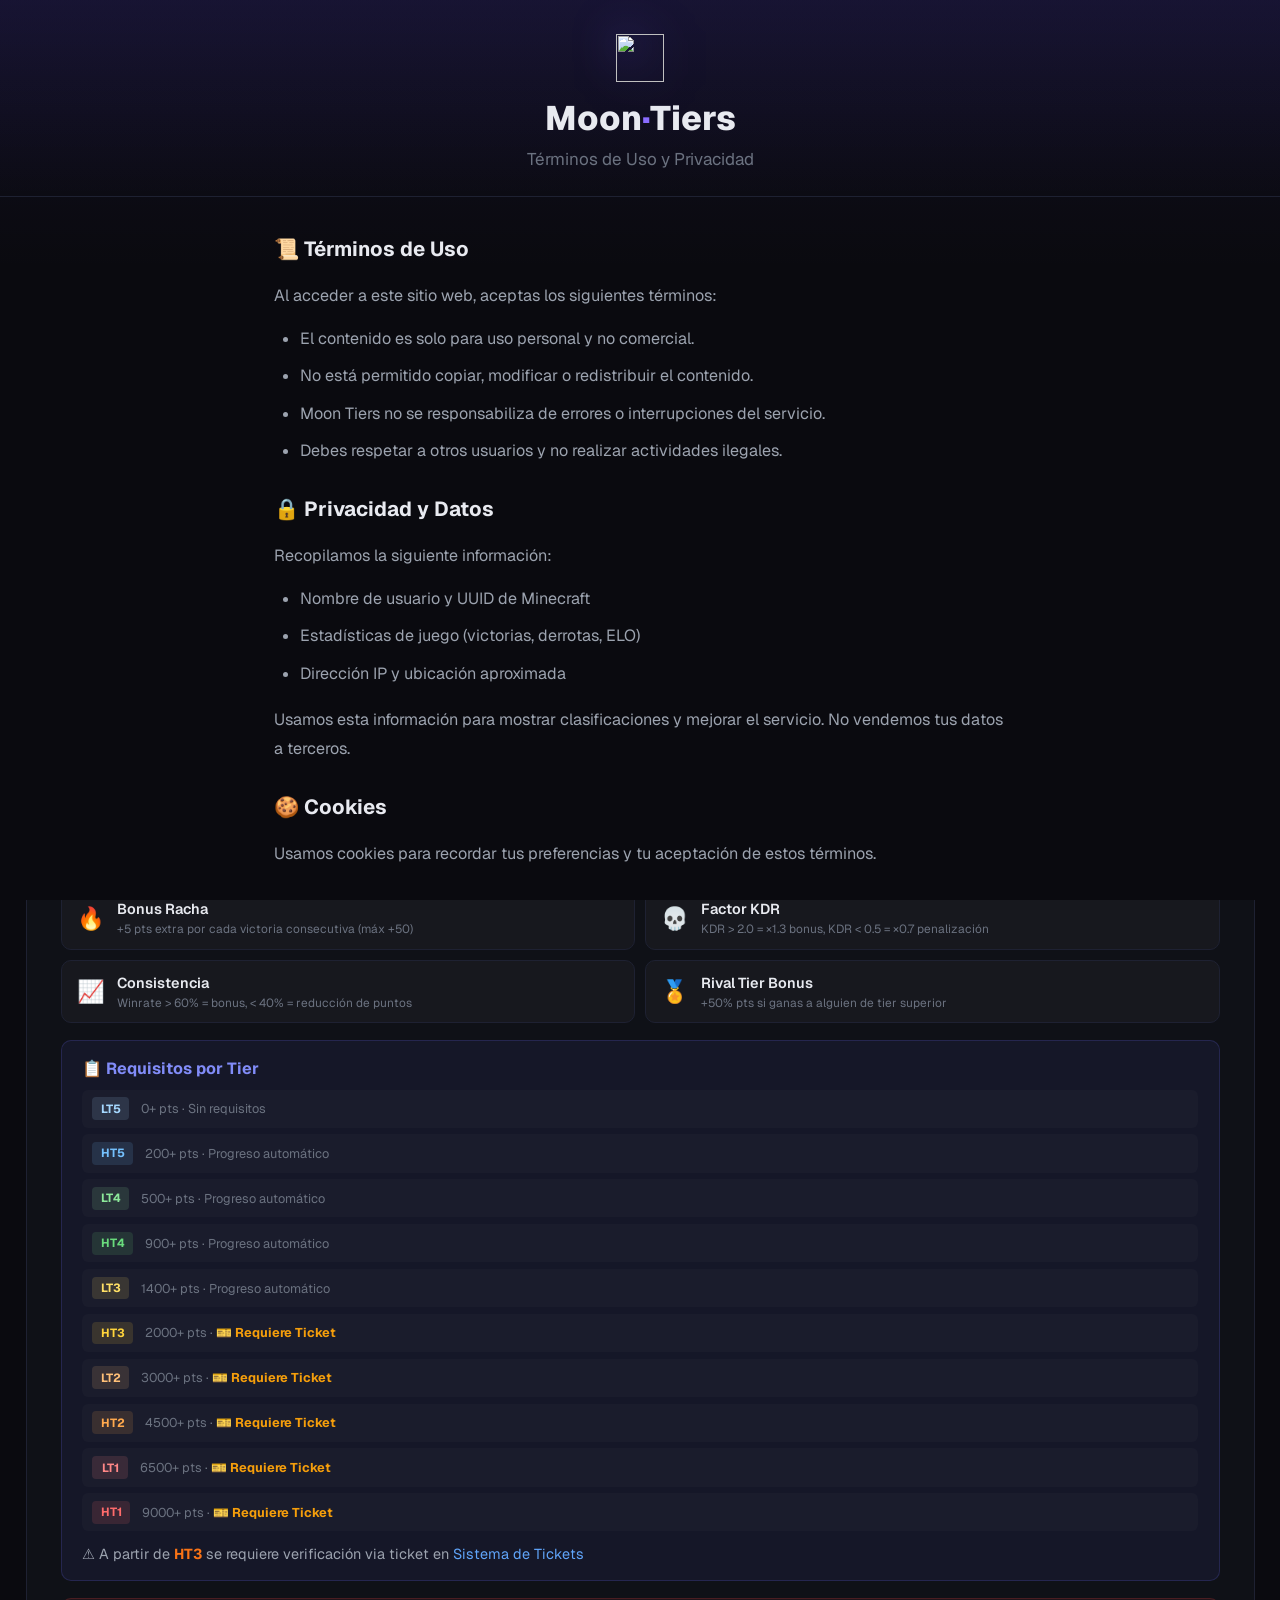
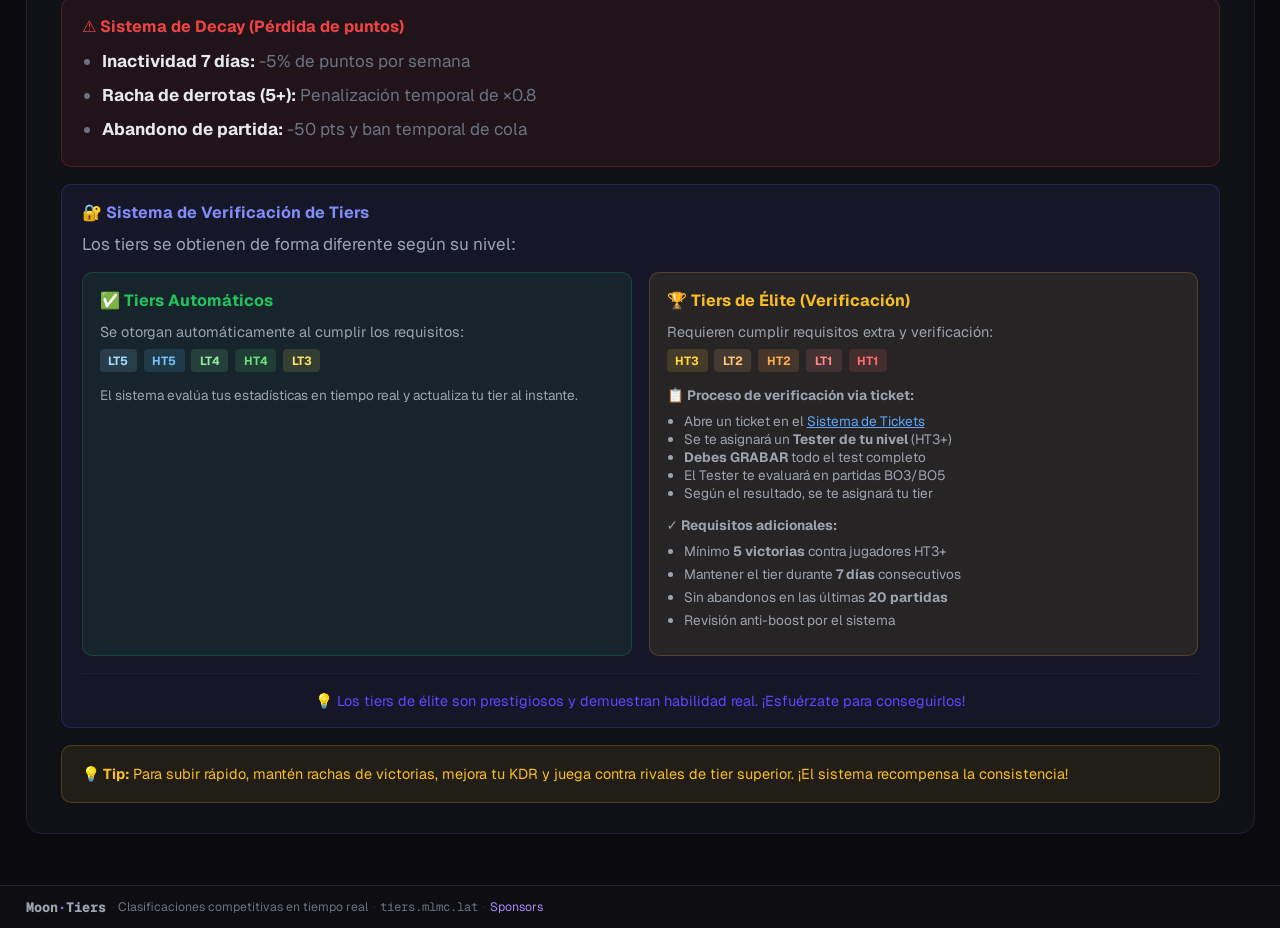
==== src/main/resources/web/index.html @ 4f382409 "Change ticket cooldown to 12 hours" ====
﻿<!DOCTYPE html>
<html class="dark" lang="es">
<head>
<meta charset="UTF-8"/>
<meta name="viewport" content="width=device-width,initial-scale=1"/>
<title>Moon Tiers — Clasificaciones</title>
<link rel="preconnect" href="https://fonts.googleapis.com"/>
<link rel="preconnect" href="https://fonts.gstatic.com" crossorigin/>
<link href="https://fonts.googleapis.com/css2?family=Geist:wght@300;400;500;600;700;800;900&family=Geist+Mono:wght@400;500;700&display=swap" rel="stylesheet"/>
<link rel="stylesheet" href="styles.css"/>
<meta name="monetag" content="479ea7fb5cf15bf189986b1d3df41827">
</head>
<body>

<!-- PRIVACY POLICY OVERLAY - FULLSCREEN -->
<div class="privacy-overlay fullscreen" id="privacyOverlay">
  <div class="privacy-fullscreen">
    <div class="privacy-header">
      <img src="https://raw.githubusercontent.com/InventivetalentDev/minecraft-assets/1.21.4/assets/minecraft/textures/item/nether_star.png" class="privacy-logo" alt=""/>
      <h1>Moon<span class="nav-dot">·</span>Tiers</h1>
      <p class="privacy-subtitle">Términos de Uso y Privacidad</p>
    </div>

    <div class="privacy-content-full">
      <h2>📜 Términos de Uso</h2>
      <p>Al acceder a este sitio web, aceptas los siguientes términos:</p>
      <ul>
        <li>El contenido es solo para uso personal y no comercial.</li>
        <li>No está permitido copiar, modificar o redistribuir el contenido.</li>
        <li>Moon Tiers no se responsabiliza de errores o interrupciones del servicio.</li>
        <li>Debes respetar a otros usuarios y no realizar actividades ilegales.</li>
      </ul>

      <h2>🔒 Privacidad y Datos</h2>
      <p>Recopilamos la siguiente información:</p>
      <ul>
        <li>Nombre de usuario y UUID de Minecraft</li>
        <li>Estadísticas de juego (victorias, derrotas, ELO)</li>
        <li>Dirección IP y ubicación aproximada</li>
      </ul>
      <p>Usamos esta información para mostrar clasificaciones y mejorar el servicio. No vendemos tus datos a terceros.</p>

      <h2>🍪 Cookies</h2>
      <p>Usamos cookies para recordar tus preferencias y tu aceptación de estos términos.</p>

      <h2>⚖️ Derechos RGPD</h2>
      <p>Tienes derecho a acceder, rectificar o eliminar tus datos. Contacta con nosotros a través del servidor de Discord.</p>
      
      <p class="privacy-date"><strong>Última actualización:</strong> 30 de Marzo de 2026</p>
    </div>

    <div class="privacy-accept-section">
      <div class="privacy-checkbox">
        <input type="checkbox" id="checkTerms"/>
        <label for="checkTerms">Acepto los términos de uso, política de privacidad y uso de cookies</label>
      </div>
      <div class="privacy-checkbox">
        <input type="checkbox" id="checkAge"/>
        <label for="checkAge">Confirmo que tengo al menos 13 años</label>
      </div>
      <button class="privacy-btn final-btn" id="btnAccept" disabled>🚀 Entrar</button>
    </div>
  </div>
</div>

<!-- HEADER -->
<header>
  <nav>
    <div class="nav-logo-wrap">
      <a class="nav-logo" href="/">
        <img class="nav-logo-img" src="https://raw.githubusercontent.com/InventivetalentDev/minecraft-assets/1.21.4/assets/minecraft/textures/item/nether_star.png" alt="" onerror="this.style.display='none'"/>
        Moon<span class="nav-dot">·</span>Tiers
      </a>
    </div>
    <ul class="nav-links">
      <li><a class="nav-a" href="#main">Clasificación</a></li>
      <li><a class="nav-a" href="#stats">Estadísticas</a></li>
      <li><a class="nav-a" href="#tierInfo">¿Cómo funciona?</a></li>
    </ul>
    <div class="nav-search-wrap">
      <div class="nav-search">
        <svg viewBox="0 0 24 24" fill="none" stroke="currentColor" stroke-width="2"><circle cx="11" cy="11" r="8"/><path d="m21 21-4.3-4.3"/></svg>
        <input id="searchInput" placeholder="Buscar jugador..." autocomplete="off" spellcheck="false"/>
        <kbd>/</kbd>
      </div>
      <div class="srv-pill">
        <span class="srv-dot" id="srvDot"></span>
        <span id="srvStatus">Conectando…</span>
      </div>
      <!-- Auth Button -->
      <a href="/login.html" class="auth-btn" id="authBtn">
        <svg fill="none" stroke="currentColor" viewBox="0 0 24 24" width="16" height="16"><path stroke-linecap="round" stroke-linejoin="round" stroke-width="2" d="M11 16l-4-4m0 0l4-4m-4 4h14m-5 4v1a3 3 0 01-3 3H6a3 3 0 01-3-3V7a3 3 0 013-3h7a3 3 0 013 3v1"/></svg>
        <span id="authText">Iniciar sesión</span>
      </a>
    </div>
  </nav>
</header>

<!-- STATS BAR -->
<div class="stats-bar" id="stats">
  <div class="stats-inner">
    <div class="stat-item"><span class="stat-val" id="sOnline">—</span><span class="stat-lbl">En línea</span></div>
    <div class="stat-sep"></div>
    <div class="stat-item"><span class="stat-val" id="sDuels">—</span><span class="stat-lbl">Duelos activos</span></div>
    <div class="stat-sep"></div>
    <div class="stat-item"><span class="stat-val" id="sQueue">—</span><span class="stat-lbl">En cola</span></div>
    <div class="stat-sep"></div>
    <div class="stat-item"><span class="stat-val" id="sTotal">—</span><span class="stat-lbl">Registrados</span></div>
    <div class="stat-sep"></div>
    <div class="stat-item"><span class="stat-val" id="sRegion">—</span><span class="stat-lbl">Región del servidor</span></div>
    <div class="stat-sep"></div>
    <div class="stat-item"><span class="stat-val" id="sYou">—</span><span class="stat-lbl">Tu ubicación</span></div>
    <div class="stat-sep"></div>
    <div class="stat-item">
      <span class="stat-val" id="sPing">—</span>
      <span class="stat-lbl" id="sPingStatus">Midiendo ping...</span>
    </div>
  </div>
</div>

<!-- MAIN -->
<main id="main">
  <div class="main-inner">

    <!-- Folder tabs (above card, mctiers style) -->
    <div class="folder-tabs" id="folderTabs">
      <a class="folder-tab active" data-kit="overall" href="#">
        <img class="ftab-ico" src="https://raw.githubusercontent.com/InventivetalentDev/minecraft-assets/1.21.4/assets/minecraft/textures/item/nether_star.png" onerror="this.style.display='none'" alt=""/>
        <strong>General</strong>
      </a>
    </div>

    <!-- Main card -->
    <div class="main-card" id="mainCard">

      <!-- Card header -->
      <div class="card-head">
        <div class="card-head-left">
          <h1 class="card-title" id="cardTitle">Clasificación General</h1>
          <span class="card-sub" id="cardSub"></span>
        </div>
        <div class="card-head-right">
          <div class="live-badge"><span class="live-dot"></span><span id="liveUpd">En vivo</span></div>
        </div>
      </div>

      <!-- Table header -->
      <div class="tbl-head">
        <div class="col-rank">#</div>
        <div class="col-player">Jugador</div>
        <div class="col-country">País</div>
        <div class="col-tier">Mejor Tier</div>
        <div class="col-elo">ELO</div>
        <div class="col-kits">Tiers por Kit</div>
        <div class="col-pts">Puntos</div>
      </div>

      <!-- Rows -->
      <div id="tableBody">
        <div class="empty-state"><div class="spinner"></div><span>Cargando clasificación…</span></div>
      </div>

    </div>

    <!-- Ranks Info Section -->
    <div class="info-section">
      <div class="info-card">
        <h2 class="info-title">🏆 Sistema de Rangos Competitivo</h2>
        <p class="info-desc">Sistema de rangos automático y avanzado. Tu tier se calcula en tiempo real basándose en múltiples factores de rendimiento.</p>
        
        <div class="rank-grid">
          <div class="rank-item rank-ht1"><span class="rank-name">HT1</span><span class="rank-desc">Élite Mundial</span></div>
          <div class="rank-item rank-lt1"><span class="rank-name">LT1</span><span class="rank-desc">Top Profesional</span></div>
          <div class="rank-item rank-ht2"><span class="rank-name">HT2</span><span class="rank-desc">Semi-Pro Alto</span></div>
          <div class="rank-item rank-lt2"><span class="rank-name">LT2</span><span class="rank-desc">Semi-Pro</span></div>
          <div class="rank-item rank-ht3"><span class="rank-name">HT3</span><span class="rank-desc">Muy Bueno</span></div>
          <div class="rank-item rank-lt3"><span class="rank-name">LT3</span><span class="rank-desc">Bueno</span></div>
          <div class="rank-item rank-ht4"><span class="rank-name">HT4</span><span class="rank-desc">Intermedio+</span></div>
          <div class="rank-item rank-lt4"><span class="rank-name">LT4</span><span class="rank-desc">Intermedio</span></div>
          <div class="rank-item rank-ht5"><span class="rank-name">HT5</span><span class="rank-desc">Novato+</span></div>
          <div class="rank-item rank-lt5"><span class="rank-name">LT5</span><span class="rank-desc">Novato</span></div>
        </div>

        <h3 class="info-subtitle">Sistema de Puntuación</h3>
        <p class="info-desc">Tu tier se calcula usando una fórmula avanzada que combina múltiples métricas:</p>
        
        <div class="formula-grid">
          <div class="formula-item">
            <span class="formula-icon">⚔️</span>
            <div class="formula-info">
              <span class="formula-name">Puntos de Victoria</span>
              <span class="formula-desc">+25 pts por victoria, -15 pts por derrota</span>
            </div>
          </div>
          <div class="formula-item">
            <span class="formula-icon">🎯</span>
            <div class="formula-info">
              <span class="formula-name">Multiplicador ELO</span>
              <span class="formula-desc">Bonus ×1.5 si tu ELO > 1500, ×2.0 si > 2000</span>
            </div>
          </div>
          <div class="formula-item">
            <span class="formula-icon">🔥</span>
            <div class="formula-info">
              <span class="formula-name">Bonus Racha</span>
              <span class="formula-desc">+5 pts extra por cada victoria consecutiva (máx +50)</span>
            </div>
          </div>
          <div class="formula-item">
            <span class="formula-icon">💀</span>
            <div class="formula-info">
              <span class="formula-name">Factor KDR</span>
              <span class="formula-desc">KDR > 2.0 = ×1.3 bonus, KDR < 0.5 = ×0.7 penalización</span>
            </div>
          </div>
          <div class="formula-item">
            <span class="formula-icon">📈</span>
            <div class="formula-info">
              <span class="formula-name">Consistencia</span>
              <span class="formula-desc">Winrate > 60% = bonus, < 40% = reducción de puntos</span>
            </div>
          </div>
          <div class="formula-item">
            <span class="formula-icon">🏅</span>
            <div class="formula-info">
              <span class="formula-name">Rival Tier Bonus</span>
              <span class="formula-desc">+50% pts si ganas a alguien de tier superior</span>
            </div>
          </div>
        </div>

        <div class="info-box">
          <h4>📋 Requisitos por Tier</h4>
          <div class="tier-reqs">
            <div class="tier-req"><span class="req-tier lt5">LT5</span><span class="req-text">0+ pts · Sin requisitos</span></div>
            <div class="tier-req"><span class="req-tier ht5">HT5</span><span class="req-text">200+ pts · Progreso automático</span></div>
            <div class="tier-req"><span class="req-tier lt4">LT4</span><span class="req-text">500+ pts · Progreso automático</span></div>
            <div class="tier-req"><span class="req-tier ht4">HT4</span><span class="req-text">900+ pts · Progreso automático</span></div>
            <div class="tier-req"><span class="req-tier lt3">LT3</span><span class="req-text">1400+ pts · Progreso automático</span></div>
            <div class="tier-req"><span class="req-tier ht3">HT3</span><span class="req-text">2000+ pts · <strong style="color:#f59e0b">🎫 Requiere Ticket</strong></span></div>
            <div class="tier-req"><span class="req-tier lt2">LT2</span><span class="req-text">3000+ pts · <strong style="color:#f59e0b">🎫 Requiere Ticket</strong></span></div>
            <div class="tier-req"><span class="req-tier ht2">HT2</span><span class="req-text">4500+ pts · <strong style="color:#f59e0b">🎫 Requiere Ticket</strong></span></div>
            <div class="tier-req"><span class="req-tier lt1">LT1</span><span class="req-text">6500+ pts · <strong style="color:#f59e0b">🎫 Requiere Ticket</strong></span></div>
            <div class="tier-req"><span class="req-tier ht1">HT1</span><span class="req-text">9000+ pts · <strong style="color:#f59e0b">🎫 Requiere Ticket</strong></span></div>
          </div>
          <p style="margin-top:0.75rem;font-size:0.85rem;color:#9ca3af;">⚠️ A partir de <strong style="color:#f97316">HT3</strong> se requiere verificación via ticket en <a href="/tickets.html" style="color:#60a5fa;">Sistema de Tickets</a></p>
        </div>

        <div class="info-box warning">
          <h4>⚠️ Sistema de Decay (Pérdida de puntos)</h4>
          <ul class="info-list">
            <li><strong>Inactividad 7 días:</strong> -5% de puntos por semana</li>
            <li><strong>Racha de derrotas (5+):</strong> Penalización temporal de ×0.8</li>
            <li><strong>Abandono de partida:</strong> -50 pts y ban temporal de cola</li>
          </ul>
        </div>

        <div class="info-box" id="tierInfo">
          <h4>🔐 Sistema de Verificación de Tiers</h4>
          <p style="margin-bottom:1rem;color:var(--sub);">Los tiers se obtienen de forma diferente según su nivel:</p>
          
          <div class="verification-grid">
            <div class="verify-section verify-auto">
              <h5>✅ Tiers Automáticos</h5>
              <p>Se otorgan automáticamente al cumplir los requisitos:</p>
              <ul>
                <li><span class="req-tier lt5">LT5</span> <span class="req-tier ht5">HT5</span> <span class="req-tier lt4">LT4</span> <span class="req-tier ht4">HT4</span> <span class="req-tier lt3">LT3</span></li>
              </ul>
              <p class="verify-note">El sistema evalúa tus estadísticas en tiempo real y actualiza tu tier al instante.</p>
            </div>
            
            <div class="verify-section verify-manual">
              <h5>🏆 Tiers de Élite (Verificación)</h5>
              <p>Requieren cumplir requisitos extra y verificación:</p>
              <ul>
                <li><span class="req-tier ht3">HT3</span> <span class="req-tier lt2">LT2</span> <span class="req-tier ht2">HT2</span> <span class="req-tier lt1">LT1</span> <span class="req-tier ht1">HT1</span></li>
              </ul>
              
              <p class="verify-note" style="margin-top:1rem;"><strong>📋 Proceso de verificación via ticket:</strong></p>
              <ol class="verify-reqs" style="list-style:decimal;padding-left:1.5rem;">
                <li>Abre un ticket en el <a href="/tickets.html" style="color:#60a5fa;text-decoration:underline;">Sistema de Tickets</a></li>
                <li>Se te asignará un <strong>Tester de tu nivel</strong> (HT3+)</li>
                <li><strong>Debes GRABAR</strong> todo el test completo</li>
                <li>El Tester te evaluará en partidas BO3/BO5</li>
                <li>Según el resultado, se te asignará tu tier</li>
              </ol>
              
              <p class="verify-note" style="margin-top:1rem;"><strong>✓ Requisitos adicionales:</strong></p>
              <ul class="verify-reqs">
                <li>Mínimo <strong>5 victorias</strong> contra jugadores HT3+</li>
                <li>Mantener el tier durante <strong>7 días</strong> consecutivos</li>
                <li>Sin abandonos en las últimas <strong>20 partidas</strong></li>
                <li>Revisión anti-boost por el sistema</li>
              </ul>
            </div>
          </div>
          
          <p class="verify-footer">💡 Los tiers de élite son prestigiosos y demuestran habilidad real. ¡Esfuérzate para conseguirlos!</p>
        </div>

        <div class="info-note">
          <strong>💡 Tip:</strong> Para subir rápido, mantén rachas de victorias, mejora tu KDR y juega contra rivales de tier superior. ¡El sistema recompensa la consistencia!
        </div>
      </div>
    </div>

  </div>
</main>

<!-- PLAYER MODAL -->
<div class="modal-overlay" id="modalOverlay">
  <div class="modal">
    <button class="modal-close" id="modalClose">
      <svg viewBox="0 0 24 24" fill="none" stroke="currentColor" stroke-width="2.5"><path d="M18 6 6 18M6 6l12 12"/></svg>
    </button>
    <div class="modal-hero">
      <div class="modal-av-wrap">
        <img class="modal-av" id="modalAv" src="" alt=""/>
      </div>
      <div class="modal-hero-info">
        <div class="modal-name" id="modalName"></div>
        <div class="modal-title" id="modalTitle"></div>
        <div class="modal-region" id="modalRegion"></div>
      </div>
    </div>
    <div class="modal-stats" id="modalStats"></div>
    <div class="modal-kits-wrap">
      <div class="modal-kits-hd">⚔ Tiers por Kit</div>
      <div class="modal-kits" id="modalKits"></div>
    </div>
  </div>
</div>

<!-- RULES MODAL -->
<div class="rules-overlay" id="rulesOverlay">
  <div class="rules-modal">
    <div class="rules-header">
      <div class="rules-header-icon">📋</div>
      <div>
        <h2 class="rules-title">Reglas del Tier Test</h2>
        <p class="rules-subtitle">Debes leer y aceptar todas las reglas antes de abrir un ticket</p>
      </div>
      <button class="rules-close" id="rulesClose" title="Cerrar">
        <svg viewBox="0 0 24 24" fill="none" stroke="currentColor" stroke-width="2.5" width="18" height="18"><path d="M18 6 6 18M6 6l12 12"/></svg>
      </button>
    </div>

    <!-- Tabs -->
    <div class="rules-tabs">
      <button class="rules-tab active" data-tab="normal">⚔️ Test Normal</button>
      <button class="rules-tab" data-tab="high">👑 High Test</button>
    </div>

    <!-- Scroll content -->
    <div class="rules-body" id="rulesBody">

      <!-- TEST NORMAL -->
      <div class="rules-section" id="tab-normal">
        <div class="rules-warn-banner">
          ⚠️ En caso de que no se cumplan las reglas se te dará un <strong>warn</strong>. Con <strong>5 warns</strong> se te quitará el acceso al tier test.
        </div>

        <div class="rules-rule">
          <div class="rules-rule-title"><span class="rules-num">1</span> No Toxicidad</div>
          <ul class="rules-list">
            <li>No puedes faltar el respeto a los testers ni a los miembros del servidor.</li>
            <li>Actitud negativa o insultos durante el test resultará en warn inmediato.</li>
          </ul>
        </div>

        <div class="rules-rule">
          <div class="rules-rule-title"><span class="rules-num">2</span> Usar el Kit Específico</div>
          <ul class="rules-list">
            <li>Esto aplica especialmente en <strong>Crystal PvP</strong>, ya que hay jugadores que ponen muchos totems o el mazo para tener ventaja.</li>
            <li>Solo se permite usar el mazo si tu <strong>tester está de acuerdo</strong> en usarlo.</li>
            <li>Usar un kit diferente al indicado sin permiso puede descalificarte.</li>
          </ul>
        </div>

        <div class="rules-rule">
          <div class="rules-rule-title"><span class="rules-num">3</span> No Runnear Excesivamente</div>
          <ul class="rules-list">
            <li>Si el tester ve que estás runneando demasiado puede <strong>descalificar tu testeo</strong> y darte el cooldown como castigo.</li>
            <li>Jugar de forma evasiva constante no es representativo de tu nivel real.</li>
          </ul>
        </div>

        <div class="rules-rule">
          <div class="rules-rule-title"><span class="rules-num">4</span> Forma de Jugar</div>
          <ul class="rules-list">
            <li>Si el tester considera que tu forma de jugar es muy molesta o <strong>"rata"</strong>, podrá acabar tu test y darte Tier 5.</li>
            <li>El tester tiene criterio sobre qué constituye juego antideportivo.</li>
          </ul>
        </div>

        <div class="rules-rule">
          <div class="rules-rule-title"><span class="rules-num">5</span> Abuso de Rango del Tester</div>
          <ul class="rules-list">
            <li>Si consideras que el tester te dio un mal tier o está <strong>abusando de su rango</strong>, puedes reportarlo en <strong>#❓ | tickets</strong>.</li>
            <li>Los reportes serán revisados por la administración del servidor.</li>
          </ul>
        </div>
      </div>

      <!-- HIGH TEST -->
      <div class="rules-section hidden" id="tab-high">
        <div class="rules-warn-banner rules-warn-gold">
          👑 Las mismas reglas del <strong>Test Normal</strong> aplican aquí. Además se añaden las siguientes reglas exclusivas del High Test.
        </div>

        <div class="rules-rule">
          <div class="rules-rule-title"><span class="rules-num">1</span> Kit Sin Modificaciones</div>
          <ul class="rules-list">
            <li>En el High Test <strong>no puedes usar tu kit modificado</strong>. Solo se puede usar el kit exactamente como lo indique el tester.</li>
            <li>Si no cumples esta regla puedes ser <strong>descalificado del High Test</strong> automáticamente.</li>
          </ul>
        </div>

        <div class="rules-rule">
          <div class="rules-rule-title"><span class="rules-num">2</span> Tiempo Límite de Respuesta</div>
          <ul class="rules-list">
            <li>Una vez abierto el ticket para High Test, tienes <strong>1 día (24h)</strong> para contestar.</li>
            <li>Si no respondes en ese tiempo, el ticket será <strong>cerrado automáticamente</strong>.</li>
          </ul>
        </div>

        <div class="rules-rule">
          <div class="rules-rule-title"><span class="rules-num">3</span> Formato del High Test</div>
          <div class="rules-format-grid">
            <div class="rules-format-row">
              <span class="req-tier ht1">HT1</span>
              <span class="rules-format-desc">Ganarle a 1 LT2, 2 HT2, 2 LT1 y 1 HT1.</span>
            </div>
            <div class="rules-format-row">
              <span class="req-tier lt1">LT1</span>
              <span class="rules-format-desc">Ganarle a 1 LT2, 2 HT2 y 2 LT1.</span>
            </div>
            <div class="rules-format-row">
              <span class="req-tier ht2">HT2</span>
              <span class="rules-format-desc">Ganarle a 1 LT2 y 2 HT2.</span>
            </div>
            <div class="rules-format-row">
              <span class="req-tier lt2">LT2</span>
              <span class="rules-format-desc">Ganarle a 2 HT3 y 2 LT2.</span>
            </div>
            <div class="rules-format-row">
              <span class="req-tier ht3">HT3</span>
              <span class="rules-format-desc">Pasar la evaluación y ganarle a un HT3.</span>
            </div>
            <div class="rules-format-row">
              <span class="req-tier lt3" style="background:#ffd43b22;color:#ffd43b;border-color:#ffd43b44;">Eval</span>
              <span class="rules-format-desc">Test de evaluación: LT5 → LT3.</span>
            </div>
          </div>
        </div>
      </div>

    </div><!-- end rules-body -->

    <!-- Accept section -->
    <div class="rules-footer" id="rulesFooter">
      <div class="rules-scroll-hint" id="rulesScrollHint">
        <svg viewBox="0 0 24 24" fill="none" stroke="currentColor" stroke-width="2" width="14" height="14"><path d="M12 5v14M5 12l7 7 7-7"/></svg>
        Desplázate para leer todas las reglas
      </div>
      <label class="rules-checkbox-wrap" id="rulesCheckWrap" style="display:none">
        <input type="checkbox" id="rulesCheck"/>
        <span>He leído y acepto todas las reglas del Tier Test</span>
      </label>
      <button class="rules-accept-btn" id="rulesAcceptBtn" disabled>🎫 Aceptar y Abrir Ticket</button>
    </div>
  </div>
</div>

<!-- FOOTER -->
<footer>
  <span class="ft-brand">Moon<span class="nav-dot">·</span>Tiers</span>
  <span class="ft-sep">·</span>
  <span>Clasificaciones competitivas en tiempo real</span>
  <span class="ft-sep">·</span>
  <span class="ft-ip">tiers.mlmc.lat</span>
  <span class="ft-sep">·</span>
  <a href="https://omg10.com/4/10807132" target="_blank" rel="noopener" style="color:#a78bfa;text-decoration:none;">Sponsors</a>
</footer>

<script>
const API = window.location.origin;
let allPlayers = [], currentKit = 'overall', kits = [], lastUpdMs = Date.now();

const MC   = 'https://raw.githubusercontent.com/InventivetalentDev/minecraft-assets/1.21.4/assets/minecraft/textures/item/';
const FLAGS = 'https://flagcdn.com/w40/';

const TIER_COLS = {
  'unranked':'#6b7280',
  'lt5':'#a5d8ff','ht5':'#74c0fc',
  'lt4':'#8ce99a','ht4':'#69db7c',
  'lt3':'#ffe066','ht3':'#ffd43b',
  'lt2':'#ffc078','ht2':'#ffa94d',
  'lt1':'#ff8787','ht1':'#ff6b6b'
};
const TIER_ITEMS = {
  'unranked':'gray_dye',
  'lt5':'light_blue_dye','ht5':'diamond',
  'lt4':'lime_dye','ht4':'emerald',
  'lt3':'yellow_dye','ht3':'gold_ingot',
  'lt2':'orange_dye','ht2':'blaze_powder',
  'lt1':'pink_dye','ht1':'redstone'
};
const KIT_ITEMS = {
  sword:'diamond_sword',espada:'diamond_sword',nodebuff:'golden_sword',
  vanilla:'diamond_sword',combo:'stick',
  axe:'iron_axe',axepvp:'iron_axe',battleaxe:'iron_axe',
  uhc:'golden_apple',meetup:'golden_apple',gapple:'enchanted_golden_apple',
  soup:'mushroom_stew',pot:'splash_potion',potion:'splash_potion',
  sumo:'feather',boxing:'leather_chestplate',bridge:'stone_bricks',
  crystal:'end_crystal',crystalpvp:'end_crystal',
  bedfight:'white_bed',bedwars:'white_bed',
  skywars:'firework_rocket',build:'bricks',
  nethpot:'netherite_sword',netherite:'netherite_sword',
  mace:'mace',
  smpkit:'lava_bucket',smp:'lava_bucket',
  overall:'nether_star'
};
// Custom image URLs for specific kits
const KIT_CUSTOM_URLS = {
  spear:'https://minecraft.wiki/images/Netherite_Spear_JE1_BE2.png?8c3ba',
  lanza:'https://minecraft.wiki/images/Netherite_Spear_JE1_BE2.png?8c3ba'
};
const REGION_CC = {EU:'eu',NA:'us',AS:'jp',SA:'br',OC:'au',AF:'za'};

function slug(n){return(n||'').toLowerCase().normalize('NFD').replace(/[\u0300-\u036f]/g,'').replace(/\s+/g,'-');}
function cap(s){return s?s[0].toUpperCase()+s.slice(1):'';}
function esc(s){return(s||'').replace(/&/g,'&amp;').replace(/</g,'&lt;').replace(/>/g,'&gt;').replace(/"/g,'&quot;');}
function tc(t){return TIER_COLS[slug(t)]||'#8899bb';}
function mcImg(name){return MC+(name||'diamond_sword')+'.png';}
function tierImg(t){return mcImg(TIER_ITEMS[slug(t)]);}
function kitImg(k){const s=slug(k);return KIT_CUSTOM_URLS[s]||mcImg(KIT_ITEMS[s]||'diamond_sword');}
function regionCC(r){return REGION_CC[(r||'').toUpperCase()]||'eu';}
function flagImg(cc,sz=18){
  const h = Math.round(sz*0.66);
  return '<img class="flag" src="'+FLAGS+cc.toLowerCase()+'.png" width="'+sz+'" height="'+h+'" alt="'+cc+'">';
}

function eloColor(e){
  if(e>=2800)return'#f87171';if(e>=2400)return'#c084fc';if(e>=2100)return'#67e8f9';
  if(e>=1800)return'#34d399';if(e>=1500)return'#fbbf24';if(e>=1200)return'#cd7f32';
  if(e>=1000)return'#e2e8f0';if(e>=800)return'#9ca3af';return'#6b7280';
}

/* Tier badge — compact pill like mctiers */
function tierPill(tierName){
  const c = tc(tierName);
  const sk = slug(tierName);
  const img = tierImg(tierName);
  const displayName = tierName.toLowerCase() === 'unranked' ? 'UR' : tierName;
  return '<span class="tier-pill tier-'+sk+'" style="color:'+c+';border-color:'+c+'22;background:'+c+'12">' +
    '<img src="'+img+'" class="tier-pill-img">' +
    esc(displayName)+'</span>';
}

/* Official rank pill (MCTiers style: HT1, LT1, HT2, etc.) */
function officialRankPill(rank){
  const colors = {
    'HT1':'#ff6b6b','LT1':'#ff8787','HT2':'#ffa94d','LT2':'#ffc078',
    'HT3':'#ffd43b','LT3':'#ffe066','HT4':'#69db7c','LT4':'#8ce99a',
    'HT5':'#74c0fc','LT5':'#a5d8ff'
  };
  const c = colors[rank.toUpperCase()] || '#9ca3af';
  return '<span class="official-pill" style="color:'+c+';border-color:'+c+'33;background:'+c+'18">'+esc(rank.toUpperCase())+'</span>';
}

/* Kit badge for the kits column — icon + tier only */
function kitBadge(kitName, tierName, pts, highlight){
  const c  = tc(tierName);
  const sk = slug(tierName);
  const ki = kitImg(kitName);
  const hl = highlight === kitName ? ' kit-badge-hl' : '';
  const displayName = tierName.toLowerCase() === 'unranked' ? 'UR' : tierName;
  return '<div class="kit-badge'+hl+'" data-tier="'+sk+'" title="'+esc(cap(kitName))+'">' +
    '<img class="kb-kit-img" src="'+ki+'">' +
    '<span class="kb-tier" style="color:'+c+'">'+esc(displayName)+'</span>' +
  '</div>';
}

/* ── Region detection ──────────────────────────────────────────── */
const COUNTRY_NAMES = {
  // México y Centroamérica
  'mx':'México','gt':'Guatemala','bz':'Belice','sv':'El Salvador','hn':'Honduras',
  'ni':'Nicaragua','cr':'Costa Rica','pa':'Panamá',
  // Caribe - Antillas Mayores
  'cu':'Cuba','do':'Rep. Dominicana','ht':'Haití','jm':'Jamaica','pr':'Puerto Rico',
  // Caribe - Antillas Menores
  'tt':'Trinidad y Tobago','bb':'Barbados','bs':'Bahamas','gd':'Granada','lc':'Santa Lucía',
  'vc':'San Vicente','ag':'Antigua y Barbuda','dm':'Dominica','kn':'San Cristóbal y Nieves',
  'ai':'Anguila','vg':'Islas Vírgenes GB','vi':'Islas Vírgenes US','ky':'Islas Caimán',
  'tc':'Islas Turcas','ms':'Montserrat','mf':'San Martín FR','bl':'San Bartolomé',
  'gp':'Guadalupe','mq':'Martinica','an':'Antillas Neerlandesas',
  // Caribe - Territorios
  'aw':'Aruba','cw':'Curazao','sx':'Sint Maarten','bq':'Bonaire',
  // Sudamérica
  'co':'Colombia','ve':'Venezuela','ec':'Ecuador','pe':'Perú','bo':'Bolivia',
  'cl':'Chile','ar':'Argentina','uy':'Uruguay','py':'Paraguay','br':'Brasil',
  'gy':'Guyana','sr':'Surinam','gf':'Guayana Francesa','fk':'Islas Malvinas',
  // Norteamérica
  'us':'Estados Unidos','ca':'Canadá','gl':'Groenlandia','bm':'Bermudas','pm':'San Pedro y Miquelón',
  // Europa Occidental
  'es':'España','pt':'Portugal','ad':'Andorra','gi':'Gibraltar','fr':'Francia','mc':'Mónaco',
  'it':'Italia','va':'Vaticano','sm':'San Marino','mt':'Malta','gb':'Reino Unido',
  'ie':'Irlanda','de':'Alemania','at':'Austria','ch':'Suiza','li':'Liechtenstein',
  'be':'Bélgica','nl':'Países Bajos','lu':'Luxemburgo',
  // Europa del Norte
  'dk':'Dinamarca','se':'Suecia','no':'Noruega','fi':'Finlandia','is':'Islandia',
  'fo':'Islas Feroe','ax':'Åland','sj':'Svalbard',
  // Europa del Este
  'ee':'Estonia','lv':'Letonia','lt':'Lituania','pl':'Polonia','cz':'Chequia',
  'sk':'Eslovaquia','hu':'Hungría','ro':'Rumanía','bg':'Bulgaria','md':'Moldavia',
  'ua':'Ucrania','by':'Bielorrusia','ru':'Rusia',
  // Europa del Sur / Balcanes
  'hr':'Croacia','si':'Eslovenia','ba':'Bosnia','rs':'Serbia','me':'Montenegro',
  'xk':'Kosovo','mk':'Macedonia','al':'Albania','gr':'Grecia','cy':'Chipre','tr':'Turquía',
  // Cáucaso
  'ge':'Georgia','am':'Armenia','az':'Azerbaiyán',
  // Asia Oriental
  'jp':'Japón','cn':'China','kr':'Corea del Sur','kp':'Corea del Norte','tw':'Taiwán',
  'hk':'Hong Kong','mo':'Macao','mn':'Mongolia',
  // Sudeste Asiático
  'th':'Tailandia','vn':'Vietnam','la':'Laos','kh':'Camboya','mm':'Myanmar',
  'my':'Malasia','sg':'Singapur','id':'Indonesia','ph':'Filipinas','bn':'Brunéi','tl':'Timor Oriental',
  // Asia del Sur
  'in':'India','pk':'Pakistán','bd':'Bangladesh','np':'Nepal','bt':'Bután',
  'lk':'Sri Lanka','mv':'Maldivas',
  // Asia Central
  'af':'Afganistán','uz':'Uzbekistán','kz':'Kazajistán','tm':'Turkmenistán',
  'kg':'Kirguistán','tj':'Tayikistán',
  // Oriente Medio
  'ir':'Irán','iq':'Irak','sy':'Siria','lb':'Líbano','jo':'Jordania',
  'il':'Israel','ps':'Palestina','sa':'Arabia Saudita','ae':'Emiratos Árabes',
  'qa':'Catar','kw':'Kuwait','bh':'Baréin','om':'Omán','ye':'Yemen',
  // África del Norte
  'eg':'Egipto','ma':'Marruecos','dz':'Argelia','tn':'Túnez','ly':'Libia',
  'eh':'Sáhara Occidental','mr':'Mauritania','sd':'Sudán','ss':'Sudán del Sur',
  // África Occidental
  'ng':'Nigeria','gh':'Ghana','sn':'Senegal','ci':'Costa de Marfil','ml':'Malí',
  'bf':'Burkina Faso','ne':'Níger','gm':'Gambia','gw':'Guinea-Bisáu','gn':'Guinea',
  'sl':'Sierra Leona','lr':'Liberia','tg':'Togo','bj':'Benín','cv':'Cabo Verde',
  // África Central
  'cm':'Camerún','td':'Chad','cf':'Rep. Centroafricana','cd':'R.D. Congo','cg':'Congo',
  'ga':'Gabón','gq':'Guinea Ecuatorial','st':'Santo Tomé','ao':'Angola',
  // África Oriental
  'ke':'Kenia','et':'Etiopía','tz':'Tanzania','ug':'Uganda','rw':'Ruanda',
  'bi':'Burundi','er':'Eritrea','dj':'Yibuti','so':'Somalia','mz':'Mozambique',
  'mg':'Madagascar','mu':'Mauricio','sc':'Seychelles','km':'Comoras','yt':'Mayotte','re':'Reunión',
  // África Austral
  'za':'Sudáfrica','zw':'Zimbabue','bw':'Botsuana','na':'Namibia','zm':'Zambia',
  'mw':'Malaui','ls':'Lesoto','sz':'Esuatini',
  // Oceanía
  'au':'Australia','nz':'Nueva Zelanda','fj':'Fiyi','pg':'Papúa Nueva Guinea',
  'ws':'Samoa','as':'Samoa Americana','to':'Tonga','vu':'Vanuatu','sb':'Islas Salomón',
  'nc':'Nueva Caledonia','pf':'Polinesia Francesa','gu':'Guam','mp':'Islas Marianas',
  'pw':'Palaos','fm':'Micronesia','mh':'Islas Marshall','ki':'Kiribati','nr':'Nauru',
  'tv':'Tuvalu','wf':'Wallis y Futuna','ck':'Islas Cook','nu':'Niue','tk':'Tokelau','nf':'Norfolk'
};

async function detectRegion(){
  const el = document.getElementById('sYou');
  try{
    const r = await fetch('https://ipapi.co/json/',{signal:AbortSignal.timeout(6000)});
    const d = await r.json();
    const cc = (d.country_code||d.country||'').toLowerCase();
    const name = COUNTRY_NAMES[cc] || d.country_name || cc.toUpperCase();
    if(cc) el.innerHTML = flagImg(cc,16) + ' ' + esc(name);
    else el.textContent = '—';
  }catch{
    try{
      const r2 = await fetch('https://ipinfo.io/json',{signal:AbortSignal.timeout(5000)});
      const d2 = await r2.json();
      const cc = (d2.country||'').toLowerCase();
      const name = COUNTRY_NAMES[cc] || d2.country || '—';
      if(cc) el.innerHTML = flagImg(cc,16) + ' ' + esc(name);
      else el.textContent = '—';
    }catch{ el.textContent='—'; }
  }
}

/* ── Init ──────────────────────────────────────────────────────── */
async function init(){
  detectRegion();
  await Promise.all([fetchStats(), fetchKits()]);
  await fetchTop('overall');
  setInterval(fetchStats, 12000);
  setInterval(()=>{
    const s = Math.round((Date.now()-lastUpdMs)/1000);
    document.getElementById('liveUpd').textContent = s<5?'En vivo':`hace ${s}s`;
  }, 1000);
}

async function fetchStats(){
  try{
    const d = await(await fetch(`${API}/api/stats`, { cache: 'no-store' })).json();
    document.getElementById('sOnline').textContent = d.online??'—';
    document.getElementById('sDuels').textContent  = d.duelos??'—';
    document.getElementById('sQueue').textContent  = d.en_cola??'—';
    document.getElementById('sTotal').textContent  = d.total_jugadores??'—';
    const reg=(d.region||'EU').toUpperCase(), cc=regionCC(reg);
    const regName = {EU:'Europa',NA:'Norteamérica',SA:'Sudamérica',AS:'Asia',OC:'Oceanía',AF:'África'}[reg]||reg;
    document.getElementById('sRegion').innerHTML = flagImg(cc,16) + ' ' + regName;
    document.getElementById('srvStatus').textContent = `Online · ${d.online??'?'} jugadores`;
    document.getElementById('srvDot').classList.remove('off');
  }catch{
    document.getElementById('srvStatus').textContent='Desconectado';
    document.getElementById('srvDot').classList.add('off');
  }
}

async function fetchKits(){
  try{
    const res = await fetch(`${API}/api/kits`, { cache: 'no-store' });
    if(res.ok){
      kits = await res.json();
      if(kits && kits.length > 0) buildTabs();
    }
  }catch(e){ console.warn('fetchKits error:', e); }
}

async function fetchTop(kit){
  currentKit = kit;
  document.getElementById('tableBody').innerHTML='<div class="empty-state"><div class="spinner"></div><span>Cargando…</span></div>';
  const isAll = kit==='overall';
  document.getElementById('cardTitle').textContent = isAll?'Clasificación General': 'Clasificación '+cap(kit);
  try{
    const url = isAll?`${API}/api/top`:`${API}/api/top/${encodeURIComponent(kit)}`;
    allPlayers = await(await fetch(url, { cache: 'no-store' })).json();
    lastUpdMs = Date.now();
    document.getElementById('cardSub').textContent = allPlayers.length+' jugadores';
    renderTable(allPlayers);
  }catch{
    document.getElementById('tableBody').innerHTML='<div class="empty-state">⚠ Error de conexión. Inténtalo de nuevo.</div>';
  }
}

/* ── Build folder tabs ─────────────────────────────────────────── */
function buildTabs(){
  const c = document.getElementById('folderTabs');
  kits.forEach(k=>{
    const a = document.createElement('a');
    a.className='folder-tab'; a.dataset.kit=k; a.href='#';
    const img = kitImg(k);
    a.innerHTML=`<img class="ftab-ico" src="${img}" onerror="this.style.display='none'" loading="lazy" alt=""/><strong>${cap(k)}</strong>`;
    c.appendChild(a);
  });
}
document.getElementById('folderTabs').addEventListener('click', e=>{
  const tab = e.target.closest('.folder-tab');
  if(!tab){ return; }
  e.preventDefault();
  document.querySelectorAll('.folder-tab').forEach(t=>t.classList.toggle('active',t===tab));
  fetchTop(tab.dataset.kit);
});

/* ── Render table ──────────────────────────────────────────────── */
function renderTable(players){
  const q = (document.getElementById('searchInput').value||'').toLowerCase().trim();
  const list = q ? players.filter(p=>p.nombre.toLowerCase().includes(q)) : players;
  const body = document.getElementById('tableBody');
  if(!list.length){ body.innerHTML='<div class="empty-state">No se encontraron jugadores.</div>'; return; }

  body.innerHTML = list.map((p,i)=>{
    const rank=i+1;
    const rkHtml = rank===1?`<span class="rk-medal rk-1"><img src="${mcImg('gold_ingot')}" class="rk-icon"></span>`:rank===2?`<span class="rk-medal rk-2"><img src="${mcImg('iron_ingot')}" class="rk-icon"></span>`:rank===3?`<span class="rk-medal rk-3"><img src="${mcImg('copper_ingot')}" class="rk-icon"></span>`:`<span class="rk-num">${rank}</span>`;
    const titleC = tc(p.titulo);
    const playerCC = (p.pais||p.countryCode||'').toLowerCase();
    const cc = playerCC || 'xx';
    const countryName = playerCC ? (COUNTRY_NAMES[playerCC]||playerCC.toUpperCase()) : '—';
    const countryDisplay = countryName.length > 7 ? countryName.slice(0,7)+'…' : countryName;
    const pts = currentKit==='overall'?p.puntosTotales:(p.kits&&p.kits[currentKit]?p.kits[currentKit].puntos:0);
    const elo = p.elo??0;
    const eloC = eloColor(elo);
    const bestTier = p.bestTier||'Sin Rango';
    const badgesHtml = p.kits
      ? Object.entries(p.kits).map(([k,v])=>kitBadge(k,v.tier,v.puntos,currentKit)).join('')
      : '<span class="muted-text">—</span>';
    const rowCls = rank===1?'row-g1':rank===2?'row-g2':rank===3?'row-g3':'';

    const onlineDot = p.online ? '<span class="online-dot" title="En línea">●</span>' : '';
    const pingTxt = p.ping >= 0 ? `<span class="ping-val">${p.ping}ms</span>` : '';
    const winsTxt = p.wins || 0;
    const kdrTxt = (p.kdr || 0).toFixed(2);

    return `<div class="tbl-row ${rowCls}" onclick="openModal('${esc(p.nombre)}')" style="animation-delay:${Math.min(i*.018,.35)}s">
      <div class="col-rank">${rkHtml}</div>
      <div class="col-player">
        <img class="row-av" src="https://mc-heads.net/avatar/${esc(p.nombre)}/36" onerror="this.style.display='none'" alt="${esc(p.nombre)}">
        <div class="row-player-info">
          <span class="row-name">${onlineDot}${esc(p.nombre)}${pingTxt}</span>
          <span class="row-title" style="color:${titleC}">${esc(p.tituloSymbol||'◆')} ${esc(p.titulo)}</span>
        </div>
      </div>
      <div class="col-country">`+(playerCC?flagImg(cc,18)+' <span class="country-nm" title="'+countryName+'">'+countryDisplay+'</span>':'<span class="country-nm">—</span>')+`</div>
      <div class="col-tier">`+tierPill(bestTier)+`</div>
      <div class="col-elo"><span style="color:${eloC};font-weight:700">${elo.toLocaleString()}</span></div>
      <div class="col-kits">${badgesHtml}</div>
      <div class="col-pts"><span class="pts-val">${pts.toLocaleString()}</span></div>
    </div>`;
  }).join('');
}

/* ── Modal ─────────────────────────────────────────────────────── */
function openModal(nombre){
  const p=allPlayers.find(x=>x.nombre===nombre); if(!p) return;
  const titleC=tc(p.titulo), bestC=tc(p.bestTier||'');
  const elo=p.elo??0, eloC=eloColor(elo);
  const playerCC = (p.pais||p.countryCode||'').toLowerCase();
  const countryName = playerCC ? (COUNTRY_NAMES[playerCC]||playerCC.toUpperCase()) : '—';
  const eloRk = p.eloRank>0?`#${p.eloRank}`:'—';

  document.getElementById('modalAv').src=`https://mc-heads.net/avatar/${encodeURIComponent(nombre)}/90`;
  document.getElementById('modalName').textContent=p.nombre;
  document.getElementById('modalTitle').innerHTML=`<span style="color:${titleC}">${esc(p.tituloSymbol||'◆')} ${esc(p.titulo)}</span>`;
  document.getElementById('modalRegion').innerHTML=playerCC?flagImg(playerCC,15)+' <span>'+countryName+'</span>':'<span>—</span>';
  const wins=p.wins||0, losses=p.losses||0, kills=p.kills||0, deaths=p.deaths||0;
  const kdr=p.kdr||0, winrate=p.winrate||0, streak=p.streak||0, bestStreak=p.bestStreak||0;
  const accuracy=p.accuracy||0, hits=p.hits||0, swings=p.swings||0;
  const ping=p.ping>=0?p.ping+'ms':'—';
  const onlineHtml=p.online?'<span class="status-online">● En línea</span>':'<span class="status-offline">● Offline</span>';
  
  document.getElementById('modalStats').innerHTML=`
    <div class="mstat"><div class="mstat-v" style="color:#f59e0b">${p.puntosTotales.toLocaleString()}</div><div class="mstat-l">Puntos totales</div></div>
    <div class="mstat"><div class="mstat-v" style="color:${eloC}">${elo.toLocaleString()}</div><div class="mstat-l">ELO</div></div>
    <div class="mstat"><div class="mstat-v">${eloRk}</div><div class="mstat-l">Ranking ELO</div></div>
    <div class="mstat"><div class="mstat-v" style="color:${bestC}">${esc(p.bestTier||'—')}</div><div class="mstat-l">Mejor tier</div></div>
    <div class="mstat"><div class="mstat-v" style="color:#22c55e">${wins}</div><div class="mstat-l">Victorias</div></div>
    <div class="mstat"><div class="mstat-v" style="color:#ef4444">${losses}</div><div class="mstat-l">Derrotas</div></div>
    <div class="mstat"><div class="mstat-v" style="color:#3b82f6">${winrate.toFixed(1)}%</div><div class="mstat-l">Winrate</div></div>
    <div class="mstat"><div class="mstat-v" style="color:#a855f7">${kills}</div><div class="mstat-l">Kills</div></div>
    <div class="mstat"><div class="mstat-v" style="color:#f97316">${deaths}</div><div class="mstat-l">Muertes</div></div>
    <div class="mstat"><div class="mstat-v" style="color:#06b6d4">${kdr.toFixed(2)}</div><div class="mstat-l">KDR</div></div>
    <div class="mstat"><div class="mstat-v" style="color:#fbbf24">${accuracy.toFixed(1)}%</div><div class="mstat-l">Precisión</div></div>
    <div class="mstat"><div class="mstat-v" style="color:#eab308">${streak}</div><div class="mstat-l">Racha actual</div></div>
    <div class="mstat"><div class="mstat-v" style="color:#f59e0b">${bestStreak}</div><div class="mstat-l">Mejor racha</div></div>
    <div class="mstat"><div class="mstat-v">${ping}</div><div class="mstat-l">Ping</div></div>
    <div class="mstat"><div class="mstat-v">${onlineHtml}</div><div class="mstat-l">Estado</div></div>
    <div class="mstat"><div class="mstat-v" style="color:#06b6d4">${p.kits?Object.keys(p.kits).length:0}</div><div class="mstat-l">Kits jugados</div></div>`;
  document.getElementById('modalKits').innerHTML = p.kits
    ? Object.entries(p.kits).map(([k,v])=>{
        const kc=tc(v.tier);
        return '<div class="mk-row">'+
          '<img class="mk-kit-img" src="'+kitImg(k)+'">'+
          '<div class="mk-info">'+
            '<span class="mk-name">'+esc(cap(k))+'</span>'+
            '<span class="mk-tier" style="color:'+kc+'">'+esc(v.tier)+'</span>'+
          '</div>'+
          '<div class="mk-right">'+
            '<img class="mk-tier-img" src="'+tierImg(v.tier)+'">'+
            '<span class="mk-pts">'+v.puntos+' pts</span>'+
          '</div>'+
        '</div>';
      }).join('')
    : '<div class="empty-state" style="padding:1rem">Sin datos de kits.</div>';

  document.getElementById('modalOverlay').classList.add('open');
}
const overlay=document.getElementById('modalOverlay');
document.getElementById('modalClose').addEventListener('click',()=>overlay.classList.remove('open'));
overlay.addEventListener('click',e=>{ if(e.target===overlay)overlay.classList.remove('open'); });
document.addEventListener('keydown',e=>{ if(e.key==='Escape')overlay.classList.remove('open'); });

/* ── Search ────────────────────────────────────────────────────── */
const si=document.getElementById('searchInput');
si.addEventListener('input',()=>renderTable(allPlayers));
document.addEventListener('keydown',e=>{
  if(e.key==='/'&&document.activeElement!==si){e.preventDefault();si.focus();}
});

/* ── Privacy Policy (Simple Fullscreen) ───────────────────────── */
const PRIVACY_KEY = 'moon_tiers_privacy_accepted';
const privacyOverlay = document.getElementById('privacyOverlay');

function checkPrivacyAccepted() {
  const accepted = localStorage.getItem(PRIVACY_KEY);
  if (accepted === 'true') {
    privacyOverlay.style.display = 'none';
    return true;
  }
  privacyOverlay.style.display = 'flex';
  return false;
}

function setupPrivacyListeners() {
  const checkTerms = document.getElementById('checkTerms');
  const checkAge = document.getElementById('checkAge');
  const btnAccept = document.getElementById('btnAccept');
  
  function updateBtn() {
    btnAccept.disabled = !(checkTerms.checked && checkAge.checked);
  }
  checkTerms.addEventListener('change', updateBtn);
  checkAge.addEventListener('change', updateBtn);
  
  btnAccept.addEventListener('click', () => {
    localStorage.setItem(PRIVACY_KEY, 'true');
    privacyOverlay.style.opacity = '0';
    setTimeout(() => {
      privacyOverlay.style.display = 'none';
    }, 300);
  });
}

// Initialize privacy
if (!checkPrivacyAccepted()) {
  setupPrivacyListeners();
}

// ── Rules Modal ───────────────────────────────────────────────────────────
(function(){
  const overlay    = document.getElementById('rulesOverlay');
  const body       = document.getElementById('rulesBody');
  const hint       = document.getElementById('rulesScrollHint');
  const checkWrap  = document.getElementById('rulesCheckWrap');
  const check      = document.getElementById('rulesCheck');
  const acceptBtn  = document.getElementById('rulesAcceptBtn');
  const closeBtn   = document.getElementById('rulesClose');
  const tabs       = document.querySelectorAll('.rules-tab');
  let scrolledToBottom = false;

  function checkIfScrollNeeded() {
    if (body.scrollHeight <= body.clientHeight + 40) {
      scrolledToBottom = true;
      hint.style.display = 'none';
      checkWrap.style.display = 'flex';
    }
  }

  function openRules() {
    overlay.classList.add('open');
    document.body.style.overflow = 'hidden';
    scrolledToBottom = false;
    hint.style.display = 'flex';
    checkWrap.style.display = 'none';
    check.checked = false;
    acceptBtn.disabled = true;
    body.scrollTop = 0;
    // After render, check if content already fits (no scroll needed)
    requestAnimationFrame(checkIfScrollNeeded);
  }

  function closeRules() {
    overlay.classList.remove('open');
    document.body.style.overflow = '';
  }

  // Intercept all links to /tickets.html and anchor #tierInfo ticket links
  document.addEventListener('click', function(e) {
    const a = e.target.closest('a');
    if (!a) return;
    const href = a.getAttribute('href') || '';
    if (href === '/tickets.html' || a.classList.contains('ticket-rules-trigger')) {
      e.preventDefault();
      openRules();
    }
  });

  // Close on backdrop click
  overlay.addEventListener('click', function(e) {
    if (e.target === overlay) closeRules();
  });
  closeBtn.addEventListener('click', closeRules);

  // Escape key
  document.addEventListener('keydown', function(e) {
    if (e.key === 'Escape' && overlay.classList.contains('open')) closeRules();
  });

  // Tabs
  tabs.forEach(function(tab) {
    tab.addEventListener('click', function() {
      tabs.forEach(function(t){ t.classList.remove('active'); });
      tab.classList.add('active');
      document.querySelectorAll('.rules-section').forEach(function(s){ s.classList.add('hidden'); });
      document.getElementById('tab-' + tab.dataset.tab).classList.remove('hidden');
      // Reset scroll tracking on tab switch
      scrolledToBottom = false;
      hint.style.display = 'flex';
      checkWrap.style.display = 'none';
      check.checked = false;
      acceptBtn.disabled = true;
      body.scrollTop = 0;
    });
  });

  // Scroll tracking — reveal checkbox when near bottom
  body.addEventListener('scroll', function() {
    if (scrolledToBottom) return;
    const nearBottom = body.scrollTop + body.clientHeight >= body.scrollHeight - 40;
    if (nearBottom) {
      scrolledToBottom = true;
      hint.style.display = 'none';
      checkWrap.style.display = 'flex';
    }
  });

  // Checkbox enables accept button
  check.addEventListener('change', function() {
    acceptBtn.disabled = !check.checked;
  });

  // Accept → go to tickets
  acceptBtn.addEventListener('click', function() {
    closeRules();
    window.location.href = '/tickets.html';
  });
})();

// ── Ping measurement ─────────────────────────────────────────────────────
async function measurePing() {
  const pingEl = document.getElementById('sPing');
  const statusEl = document.getElementById('sPingStatus');
  
  try {
    const start = performance.now();
    await fetch(API + '/stats', { method: 'GET', cache: 'no-store' });
    const ping = Math.round(performance.now() - start);
    
    // Color based on ping value
    let color, status;
    if (ping < 80) {
      color = '#4ade80'; // green
      status = '✓ Óptimo para PvP';
    } else if (ping < 150) {
      color = '#facc15'; // yellow
      status = '⚠ Aceptable';
    } else {
      color = '#f87171'; // red
      status = '✗ Alto para PvP';
    }
    
    pingEl.textContent = ping + 'ms';
    pingEl.style.color = color;
    statusEl.textContent = status;
    statusEl.style.color = color;
  } catch (e) {
    pingEl.textContent = '—';
    pingEl.style.color = '#888';
    statusEl.textContent = 'Sin conexión';
    statusEl.style.color = '#888';
  }
}

// Measure ping every 2 seconds
measurePing();
setInterval(measurePing, 2000);

// Check auth status and update button
function checkAuthStatus() {
  const token = localStorage.getItem('auth_token');
  const authBtn = document.getElementById('authBtn');
  const authText = document.getElementById('authText');
  
  if (!token) return;
  
  fetch(API + '/api/auth/session', {
    headers: { 'Authorization': 'Bearer ' + token }
  })
  .then(r => r.json())
  .then(data => {
    if (data.valid) {
      authBtn.href = data.role === 'user' ? '/tickets.html' : '/admin.html';
      authBtn.innerHTML = '<img src="https://mc-heads.net/avatar/' + data.uuid + '/20" style="width:20px;height:20px;border-radius:4px;image-rendering:pixelated;"><span>' + data.username + '</span>';
      authBtn.classList.add('logged-in');
    }
  })
  .catch(() => {});
}
checkAuthStatus();

init();
</script>

<!-- Monetag InPage Push -->
<script>(function(s){s.dataset.zone='10807127',s.src='https://nap5k.com/tag.min.js'})([document.documentElement, document.body].filter(Boolean).pop().appendChild(document.createElement('script')))</script>

<!-- Monetag Vignette Banner -->
<script>(function(s){s.dataset.zone='10807134',s.src='https://n6wxm.com/vignette.min.js'})([document.documentElement, document.body].filter(Boolean).pop().appendChild(document.createElement('script')))</script>


</body>
</html>
---- src/main/resources/web/styles.css ----
﻿/* ═══════════════════════════════════════════════════════════
   PvP·Tiers — mctiers-inspired stylesheet
   ═══════════════════════════════════════════════════════════ */

/* ── Reset & base ─────────────────────────────────────────── */
*,*::before,*::after{box-sizing:border-box;margin:0;padding:0;}
html{font-size:17px;scroll-behavior:smooth;}
body{
  background:#0a0a0f;color:#e8eaf0;
  font-family:'Geist','Inter',system-ui,-apple-system,sans-serif;
  min-height:100vh;-webkit-font-smoothing:antialiased;
  background-image:radial-gradient(ellipse at 50% 0%,rgba(99,76,255,.06) 0%,transparent 55%);
}
::-webkit-scrollbar{width:5px;height:5px;}
::-webkit-scrollbar-track{background:#0a0a0f;}
::-webkit-scrollbar-thumb{background:#1e2030;border-radius:3px;}
img{display:block;}
a{text-decoration:none;color:inherit;}

/* ── Design tokens ────────────────────────────────────────── */
:root{
  --bg:        #0a0a0f;
  --card:      #0f1117;
  --card-b:    #1a1d2e;
  --input:     rgba(255,255,255,.05);
  --border:    #1e2132;
  --border2:   #252840;
  --text:      #e8eaf0;
  --muted:     #6b7280;
  --sub:       #9ca3af;
  --accent:    #6344ff;
  --accent2:   #8b6dff;
  --green:     #22c55e;
  --red:       #ef4444;
  --r-sm:      6px;
  --r-md:      10px;
  --r-lg:      14px;
  --r-xl:      18px;
  --r-card:    14px;
  --r-tab:     18px;
  --tf:        .12s ease;
  --tm:        .2s ease;
}

/* ═══ HEADER ═══════════════════════════════════════════════ */
header{
  position:sticky;top:0;z-index:100;
  background:rgba(10,10,15,.88);
  backdrop-filter:blur(24px);-webkit-backdrop-filter:blur(24px);
  border-bottom:1px solid var(--border);
  height:58px;
}
nav{
  max-width:1380px;margin:0 auto;padding:0 1.5rem;
  height:100%;display:flex;align-items:center;gap:1rem;
}

.nav-logo-wrap{margin-right:.25rem;}
.nav-logo{
  display:flex;align-items:center;gap:.45rem;
  font-family:'Geist Mono',monospace;font-size:1.05rem;font-weight:800;
  letter-spacing:-.01em;color:var(--text);white-space:nowrap;
}
.nav-logo-img{width:22px;height:22px;image-rendering:pixelated;}
.nav-dot{color:var(--accent2);}

.nav-links{
  display:flex;gap:.1rem;list-style:none;
  margin-left:.5rem;
}
.nav-a{
  color:var(--muted);font-size:.82rem;font-weight:500;
  padding:.3rem .65rem;border-radius:var(--r-sm);
  transition:color var(--tf),background var(--tf);
}
.nav-a:hover{color:var(--text);background:rgba(255,255,255,.05);}

.nav-search-wrap{
  display:flex;align-items:center;gap:.65rem;margin-left:auto;
}
.nav-search{
  position:relative;display:flex;align-items:center;
  background:var(--input);border:1px solid var(--border2);
  border-radius:9999px;padding:.3rem .75rem .3rem .65rem;
  gap:.5rem;transition:border-color var(--tf),box-shadow var(--tf);
}
.nav-search:focus-within{border-color:var(--accent);box-shadow:0 0 0 3px rgba(99,76,255,.15);}
.nav-search svg{width:15px;height:15px;color:var(--muted);flex-shrink:0;}
.nav-search input{
  background:none;border:none;outline:none;
  font-family:inherit;font-size:.82rem;color:var(--text);
  width:180px;transition:width var(--tm);
}
.nav-search input::placeholder{color:var(--muted);}
.nav-search input:focus{width:220px;}
.nav-search kbd{
  background:rgba(255,255,255,.08);border:1px solid var(--border2);
  border-radius:4px;padding:.1rem .38rem;
  font-size:.67rem;color:var(--muted);flex-shrink:0;
}

.srv-pill{
  display:flex;align-items:center;gap:.42rem;
  background:var(--input);border:1px solid var(--border2);
  border-radius:9999px;padding:.28rem .8rem;
  font-size:.74rem;font-weight:500;color:var(--sub);
  white-space:nowrap;
}
.srv-dot{
  width:7px;height:7px;border-radius:50%;
  background:var(--green);box-shadow:0 0 6px var(--green);
  animation:pulse 2.2s infinite;flex-shrink:0;
}
.srv-dot.off{background:var(--red);box-shadow:0 0 6px var(--red);animation:none;}
@keyframes pulse{0%,100%{opacity:1;transform:scale(1)}50%{opacity:.45;transform:scale(.65)}}

/* Auth Button */
.auth-btn{
  display:flex;align-items:center;gap:.5rem;
  background:linear-gradient(135deg,var(--accent) 0%,var(--accent2) 100%);
  border:none;border-radius:8px;
  padding:.45rem .9rem;
  color:white;font-size:.8rem;font-weight:600;
  cursor:pointer;transition:all .2s ease;
  text-decoration:none;
}
.auth-btn:hover{
  transform:translateY(-1px);
  box-shadow:0 4px 15px rgba(99,76,255,.35);
}
.auth-btn.logged-in{
  background:rgba(255,255,255,.08);
  border:1px solid var(--border2);
}
.auth-btn.logged-in:hover{
  background:rgba(255,255,255,.12);
  box-shadow:none;
}
.auth-btn img{
  border-radius:4px;
  image-rendering:pixelated;
}

/* ═══ STATS BAR ════════════════════════════════════════════ */
.stats-bar{
  border-bottom:1px solid var(--border);
  padding:.55rem 1.5rem;
  background:rgba(255,255,255,.012);
}
.stats-inner{
  max-width:1380px;margin:0 auto;
  display:flex;align-items:center;flex-wrap:wrap;gap:.2rem;
}
.stat-item{
  display:flex;align-items:center;gap:.4rem;
  padding:.2rem .8rem;
}
.stat-sep{width:1px;height:20px;background:var(--border2);flex-shrink:0;}
.stat-val{
  font-family:'Geist Mono',monospace;font-size:.88rem;font-weight:600;
  display:flex;align-items:center;gap:.35rem;
}
.stat-lbl{color:var(--muted);font-size:.8rem;}
.flag{border-radius:2px;vertical-align:middle;display:inline-block;}

/* ═══ MAIN + FOLDER TABS ═══════════════════════════════════ */
main{padding:2.2rem 1.5rem 3rem;min-height:calc(100vh - 120px);}
.main-inner{max-width:1380px;margin:0 auto;}

/* Folder tabs — the signature mctiers look */
.folder-tabs{
  display:flex;align-items:flex-end;gap:.25rem;
  overflow-x:auto;overflow-y:visible;scrollbar-width:none;
  padding:8px 1px 0;margin-bottom:-1px;position:relative;z-index:2;
}
.folder-tabs::-webkit-scrollbar{display:none;}

.folder-tab{
  display:flex;flex-direction:column;align-items:center;justify-content:flex-end;
  gap:.25rem;padding:.65rem .9rem .55rem;
  width:112px;flex-shrink:0;
  border:1px solid var(--border);border-bottom:none;
  border-radius:var(--r-tab) var(--r-tab) 0 0;
  background:rgba(255,255,255,.025);
  color:rgba(255,255,255,.35);
  cursor:pointer;user-select:none;
  transition:color var(--tf),background var(--tf);
  position:relative;
  overflow:visible;
}
.folder-tab:hover{color:rgba(255,255,255,.7);background:rgba(255,255,255,.04);}
.folder-tab.active{
  background:var(--card);
  color:var(--text);
  border-color:var(--border2);
}
/* Active tab hides the card's top border below it */
.folder-tab.active::after{
  content:'';position:absolute;bottom:-1px;left:0;right:0;height:1px;
  background:var(--card);
}
.ftab-ico{width:30px;height:30px;image-rendering:pixelated;object-fit:contain;filter:drop-shadow(0 1px 3px rgba(0,0,0,.5));}
.folder-tab strong{font-size:.78rem;font-weight:600;letter-spacing:.03em;text-transform:capitalize;line-height:1;}

/* ═══ MAIN CARD ════════════════════════════════════════════ */
.main-card{
  background:var(--card);
  border:1px solid var(--border2);
  border-radius:0 var(--r-card) var(--r-card) var(--r-card);
  overflow:hidden;
  box-shadow:0 8px 40px rgba(0,0,0,.35);
  position:relative;z-index:1;
}

/* Card header */
.card-head{
  display:flex;align-items:center;justify-content:space-between;
  padding:.9rem 1.4rem;border-bottom:1px solid var(--border);
  background:rgba(255,255,255,.015);
}
.card-title{font-size:1.1rem;font-weight:700;letter-spacing:-.01em;}
.card-sub{font-size:.76rem;color:var(--muted);margin-top:2px;}
.card-head-left{display:flex;flex-direction:column;}
.card-head-right{display:flex;align-items:center;gap:.65rem;}

.live-badge{
  display:flex;align-items:center;gap:.42rem;
  background:rgba(34,197,94,.08);border:1px solid rgba(34,197,94,.18);
  border-radius:9999px;padding:.22rem .65rem;
  font-size:.7rem;font-weight:600;color:#86efac;
}
.live-dot{
  width:6px;height:6px;border-radius:50%;background:#22c55e;
  flex-shrink:0;animation:pulse 2s infinite;
}

/* ═══ TABLE ════════════════════════════════════════════════ */
.tbl-head,.tbl-row{
  display:grid;
  grid-template-columns:48px minmax(170px,1.2fr) 85px 80px 65px minmax(280px,1.6fr) 80px;
  min-width:900px;
  gap:0.6rem;
}
.online-dot{color:#22c55e;font-size:.6rem;margin-right:.3rem;animation:pulse 2s infinite;}
.ping-val{font-size:.65rem;color:var(--muted);margin-left:.4rem;}
.tbl-scroll-wrap{overflow-x:auto;-webkit-overflow-scrolling:touch;}

.tbl-head{
  padding:.42rem 1.4rem;
  background:rgba(255,255,255,.02);border-bottom:1px solid var(--border);
  font-size:.67rem;font-weight:600;color:var(--muted);
  letter-spacing:.08em;text-transform:uppercase;user-select:none;
}
.tbl-head > div,.tbl-row > div{display:flex;align-items:center;}
.col-rank{justify-content:center;}
.col-pts,.col-elo{justify-content:center;}

.tbl-row{
  padding:.6rem 1.4rem;
  border-bottom:1px solid rgba(255,255,255,.032);
  cursor:pointer;transition:background var(--tf);
  animation:rowIn .28s both;
}
.tbl-row:last-child{border-bottom:none;}
.tbl-row:hover{background:rgba(255,255,255,.035);}

/* Top 1 - Gold with glow and shimmer */
.row-g1{
  background:linear-gradient(90deg,rgba(255,215,0,.08),rgba(255,180,0,.03) 50%,transparent 80%);
  box-shadow:inset 0 0 20px rgba(255,215,0,.06);
  position:relative;overflow:hidden;
}
.row-g1::before{
  content:'';position:absolute;top:-50%;left:-100%;width:30%;height:200%;
  background:linear-gradient(110deg,transparent 40%,rgba(255,255,255,.18) 50%,transparent 60%);
  animation:shimmer 10s ease-in-out infinite;
}
.row-g1:hover{background:linear-gradient(90deg,rgba(255,215,0,.14),rgba(255,180,0,.06) 50%,transparent 80%);box-shadow:inset 0 0 30px rgba(255,215,0,.1);}

/* Top 2 - Silver with glow and shimmer */
.row-g2{
  background:linear-gradient(90deg,rgba(192,192,192,.07),rgba(160,160,160,.03) 50%,transparent 80%);
  box-shadow:inset 0 0 18px rgba(192,192,192,.05);
  position:relative;overflow:hidden;
}
.row-g2::before{
  content:'';position:absolute;top:-50%;left:-100%;width:30%;height:200%;
  background:linear-gradient(110deg,transparent 40%,rgba(255,255,255,.14) 50%,transparent 60%);
  animation:shimmer 10s ease-in-out infinite;
  animation-delay:1.5s;
}
.row-g2:hover{background:linear-gradient(90deg,rgba(192,192,192,.12),rgba(160,160,160,.05) 50%,transparent 80%);box-shadow:inset 0 0 25px rgba(192,192,192,.08);}

/* Top 3 - Bronze with glow and shimmer */
.row-g3{
  background:linear-gradient(90deg,rgba(205,127,50,.08),rgba(180,100,40,.03) 50%,transparent 80%);
  box-shadow:inset 0 0 18px rgba(205,127,50,.05);
  position:relative;overflow:hidden;
}
.row-g3::before{
  content:'';position:absolute;top:-50%;left:-100%;width:30%;height:200%;
  background:linear-gradient(110deg,transparent 40%,rgba(255,255,255,.1) 50%,transparent 60%);
  animation:shimmer 10s ease-in-out infinite;
  animation-delay:3s;
}
.row-g3:hover{background:linear-gradient(90deg,rgba(205,127,50,.13),rgba(180,100,40,.05) 50%,transparent 80%);box-shadow:inset 0 0 25px rgba(205,127,50,.08);}

/* Shimmer animation - diagonal sweep */
@keyframes shimmer{
  0%{left:-50%;opacity:0;}
  5%{opacity:1;}
  35%{left:150%;opacity:1;}
  40%{opacity:0;}
  100%{left:150%;opacity:0;}
}

@keyframes rowIn{from{opacity:0;transform:translateY(6px)}to{opacity:1;transform:none}}

/* Rank cell */
.rk-medal{display:flex;align-items:center;justify-content:center;}
.rk-icon{width:24px;height:24px;image-rendering:pixelated;filter:drop-shadow(0 2px 4px rgba(0,0,0,.5));}
.rk-1 .rk-icon{filter:drop-shadow(0 0 8px rgba(255,215,0,.5)) drop-shadow(0 2px 4px rgba(0,0,0,.5));}
.rk-2 .rk-icon{filter:drop-shadow(0 0 6px rgba(192,192,192,.4)) drop-shadow(0 2px 4px rgba(0,0,0,.5));}
.rk-3 .rk-icon{filter:drop-shadow(0 0 6px rgba(205,127,50,.4)) drop-shadow(0 2px 4px rgba(0,0,0,.5));}
.rk-num{font-family:'Geist Mono',monospace;font-size:.85rem;font-weight:600;color:var(--muted);}

/* Player cell */
.col-player{gap:.75rem;min-width:0;}
.row-av{
  width:42px;height:42px;border-radius:var(--r-sm);
  image-rendering:pixelated;border:1px solid var(--border2);
  background:var(--card-b);flex-shrink:0;
  transition:transform var(--tf);
}
.tbl-row:hover .row-av{transform:scale(1.08);}
.av-fb{
  width:42px;height:42px;border-radius:var(--r-sm);
  background:var(--card-b);border:1px solid var(--border2);
  display:flex;align-items:center;justify-content:center;
  font-size:.88rem;font-weight:700;color:var(--sub);flex-shrink:0;
}
.row-player-info{min-width:0;display:flex;flex-direction:column;gap:2px;}
.row-name{font-size:.95rem;font-weight:600;white-space:nowrap;overflow:hidden;text-overflow:ellipsis;}
.row-title{font-size:.72rem;font-weight:600;opacity:.75;white-space:nowrap;}

/* Country */
.tbl-row .col-country{gap:.4rem;font-size:.8rem;color:var(--text);}
.country-nm{font-size:.8rem;color:var(--text);font-weight:500;}

/* Tier pill — compact colored badge (mctiers style) */
.tier-pill{
  display:inline-flex;align-items:center;gap:.35rem;
  padding:.22rem .6rem .22rem .45rem;
  border-radius:5px;border:1px solid;
  font-size:.78rem;font-weight:700;letter-spacing:.02em;
  white-space:nowrap;
}
.tier-pill-img{width:16px;height:16px;image-rendering:pixelated;object-fit:contain;}

/* ELO */
.col-elo{flex-direction:column;gap:1px;justify-content:center;}

/* Kits column — kit badges */
.col-kits{flex-wrap:wrap;gap:4px;padding:.08rem 0;padding-left:1.5rem;}

/* Kit badge — icon + tier only (centered) */
.kit-badge{
  display:flex;flex-direction:column;align-items:center;gap:.15rem;
  background:rgba(255,255,255,.04);border:1px solid rgba(255,255,255,.07);
  border-radius:var(--r-sm);padding:.3rem .4rem;
  cursor:default;transition:transform var(--tf),border-color var(--tm);
  min-width:0;flex-shrink:0;
}
.kit-badge:hover{transform:scale(1.04) translateY(-1px);border-color:rgba(255,255,255,.16);}
.kit-badge-hl{border-color:rgba(255,255,255,.22)!important;background:rgba(255,255,255,.07)!important;}

/* tier-colored borders */
.kit-badge[data-tier="hierro"]   {border-color:rgba(156,163,175,.3);}
.kit-badge[data-tier="bronce"]   {border-color:rgba(205,127,50,.35);}
.kit-badge[data-tier="plata"]    {border-color:rgba(226,232,240,.22);}
.kit-badge[data-tier="oro"]      {border-color:rgba(251,191,36,.4);}
.kit-badge[data-tier="esmeralda"]{border-color:rgba(52,211,153,.38);}
.kit-badge[data-tier="diamante"] {border-color:rgba(103,232,249,.38);}
.kit-badge[data-tier="maestro"]  {border-color:rgba(192,132,252,.42);}
.kit-badge[data-tier="leyenda"]  {border-color:rgba(248,113,113,.5);animation:lgPulse 2.4s ease infinite;}
@keyframes lgPulse{0%,100%{box-shadow:0 0 6px rgba(248,113,113,.18)}50%{box-shadow:0 0 14px rgba(248,113,113,.4)}}

.kb-kit-img{width:24px;height:24px;image-rendering:pixelated;object-fit:contain;filter:drop-shadow(0 1px 3px rgba(0,0,0,.5));}
.kb-tier{font-size:.6rem;font-weight:800;letter-spacing:.02em;white-space:nowrap;text-align:center;}

/* Points */
.col-pts{justify-content:center;}
.pts-val{font-family:'Geist Mono',monospace;font-size:.95rem;font-weight:600;}

/* Empty / loading */
.empty-state{
  padding:3.5rem 2rem;text-align:center;color:var(--muted);
  font-size:.84rem;display:flex;flex-direction:column;align-items:center;gap:.75rem;
}
.spinner{
  width:28px;height:28px;border:2px solid var(--border2);
  border-top-color:var(--accent);border-radius:50%;
  animation:spin .6s linear infinite;
}
@keyframes spin{to{transform:rotate(360deg)}}
.muted-text{color:var(--muted);}

/* ═══ MODAL ════════════════════════════════════════════════ */
.modal-overlay{
  position:fixed;inset:0;z-index:200;
  background:rgba(0,0,0,.72);backdrop-filter:blur(10px);-webkit-backdrop-filter:blur(10px);
  display:flex;align-items:center;justify-content:center;padding:1rem;
  opacity:0;pointer-events:none;transition:opacity .18s;
}
.modal-overlay.open{opacity:1;pointer-events:all;}
.modal{
  background:var(--card);border:1px solid var(--border2);
  border-radius:var(--r-xl);padding:2rem 2.2rem;
  max-width:680px;width:100%;position:relative;
  transform:scale(.94) translateY(16px);
  transition:transform .3s cubic-bezier(.34,1.56,.64,1);
  box-shadow:0 0 0 1px rgba(99,76,255,.1),0 30px 70px rgba(0,0,0,.6);
  max-height:90vh;overflow-y:auto;
}
.modal-overlay.open .modal{transform:scale(1) translateY(0);}
.modal-close{
  position:absolute;top:.85rem;right:.85rem;
  background:rgba(255,255,255,.06);border:1px solid var(--border2);
  color:var(--sub);width:30px;height:30px;border-radius:50%;
  cursor:pointer;display:flex;align-items:center;justify-content:center;
  transition:color var(--tf),background var(--tf);z-index:1;
}
.modal-close svg{width:14px;height:14px;}
.modal-close:hover{color:var(--text);background:rgba(255,255,255,.1);}

.modal-hero{display:flex;align-items:center;gap:1rem;margin-bottom:1.4rem;}
.modal-av{width:78px;height:78px;border-radius:var(--r-md);image-rendering:pixelated;border:2px solid var(--accent);}
.modal-name{font-size:1.15rem;font-weight:800;letter-spacing:-.01em;margin-bottom:.28rem;}
.modal-title{font-size:.78rem;font-weight:700;margin-bottom:.22rem;}
.modal-region{display:flex;align-items:center;gap:.38rem;font-size:.75rem;color:var(--sub);}

.modal-stats{
  display:grid;grid-template-columns:repeat(5,1fr);gap:.5rem;
  margin-bottom:1.3rem;
}
@media(max-width:600px){.modal-stats{grid-template-columns:repeat(3,1fr);}}
.mstat{
  background:rgba(255,255,255,.04);border:1px solid var(--border);
  border-radius:var(--r-md);padding:.6rem .5rem;text-align:center;min-width:0;
  transition:border-color var(--tf);
}
.mstat:hover{border-color:rgba(99,76,255,.3);}
.mstat-v{font-weight:800;font-size:.94rem;line-height:1.1;}
.mstat-l{color:var(--muted);font-size:.6rem;text-transform:uppercase;letter-spacing:.07em;margin-top:3px;}

.modal-kits-hd{
  font-size:.7rem;font-weight:700;color:var(--muted);
  letter-spacing:.1em;text-transform:uppercase;
  margin-bottom:.6rem;display:flex;align-items:center;gap:.4rem;
}
.modal-kits-hd::before{content:'';display:block;width:3px;height:12px;background:var(--accent);border-radius:2px;}
.modal-kits{display:flex;flex-direction:column;gap:.32rem;}

.mk-row{
  background:rgba(255,255,255,.03);border:1px solid var(--border);
  border-radius:var(--r-md);padding:.55rem .75rem;
  display:flex;align-items:center;gap:.7rem;
  transition:border-color var(--tf),transform var(--tf);
}
.mk-row:hover{border-color:rgba(99,76,255,.25);transform:translateX(2px);}
.mk-kit-img{width:28px;height:28px;image-rendering:pixelated;object-fit:contain;filter:drop-shadow(0 1px 4px rgba(0,0,0,.5));flex-shrink:0;}
.mk-info{flex:1;min-width:0;}
.mk-name{font-weight:700;font-size:.82rem;display:block;}
.mk-tier{font-size:.72rem;font-weight:700;letter-spacing:.04em;text-transform:uppercase;}
.mk-right{display:flex;align-items:center;gap:.42rem;flex-shrink:0;}
.mk-tier-img{width:16px;height:16px;image-rendering:pixelated;object-fit:contain;}
.mk-pts{font-size:.72rem;color:var(--muted);font-family:'Geist Mono',monospace;}

/* ═══ FOOTER ════════════════════════════════════════════════ */
footer{
  border-top:1px solid var(--border);background:rgba(255,255,255,.012);
  padding:.7rem 1.5rem;display:flex;align-items:center;flex-wrap:wrap;
  gap:.3rem;font-size:.72rem;color:var(--muted);
  max-width:100%;
}
.ft-brand{font-family:'Geist Mono',monospace;font-weight:800;color:var(--sub);font-size:.8rem;}
.ft-sep{color:var(--border2);}
.ft-ip{font-family:'Geist Mono',monospace;}

/* ═══ INFO SECTION ══════════════════════════════════════════ */
.info-section{margin-top:2rem;}
.info-card{
  background:var(--card);border:1px solid var(--border);border-radius:16px;
  padding:1.8rem 2rem;
}
.info-title{
  font-size:1.3rem;font-weight:700;color:var(--text);margin:0 0 .8rem;
}
.info-desc{color:var(--muted);margin:0 0 1.2rem;line-height:1.6;}
.info-subtitle{font-size:1rem;font-weight:600;color:var(--text);margin:1.5rem 0 .8rem;}
.rank-grid{
  display:grid;grid-template-columns:repeat(5,1fr);gap:.6rem;margin-bottom:1rem;
}
.rank-item{
  display:flex;flex-direction:column;align-items:center;padding:.7rem .5rem;
  border-radius:10px;border:1px solid var(--border);background:rgba(255,255,255,.02);
}
.rank-name{font-size:.9rem;font-weight:700;margin-bottom:.2rem;}
.rank-desc{font-size:.65rem;color:var(--muted);text-align:center;}
.rank-ht1 .rank-name{color:#ff6b6b}.rank-lt1 .rank-name{color:#ff8787}
.rank-ht2 .rank-name{color:#ffa94d}.rank-lt2 .rank-name{color:#ffc078}
.rank-ht3 .rank-name{color:#ffd43b}.rank-lt3 .rank-name{color:#ffe066}
.rank-ht4 .rank-name{color:#69db7c}.rank-lt4 .rank-name{color:#8ce99a}
.rank-ht5 .rank-name{color:#74c0fc}.rank-lt5 .rank-name{color:#a5d8ff}
.info-steps{
  margin:0 0 1rem 1.2rem;padding:0;color:var(--muted);line-height:1.8;
}
.info-steps li{margin-bottom:.5rem;}
.info-steps strong{color:var(--text);}
.info-box{
  background:rgba(99,102,241,.08);border:1px solid rgba(99,102,241,.2);
  border-radius:10px;padding:1rem 1.2rem;margin-bottom:1rem;
}
.info-box h4{color:#818cf8;font-size:.95rem;margin-bottom:.6rem;}
.info-list{margin:0 0 0 1.2rem;padding:0;color:var(--muted);line-height:1.7;}
.info-list li{margin-bottom:.3rem;}
.info-list strong{color:var(--text);}
.info-note{
  background:rgba(251,191,36,.08);border:1px solid rgba(251,191,36,.2);
  border-radius:10px;padding:1rem 1.2rem;font-size:.85rem;color:#fbbf24;line-height:1.5;
}
/* ═══ RESPONSIVE ════════════════════════════════════════════ */
@media(max-width:1200px){
  .tbl-head,.tbl-row{
    grid-template-columns:40px minmax(140px,1fr) 70px 70px 55px minmax(200px,1.4fr) 70px;
    gap:0.4rem;
  }
  .kit-badge{padding:.25rem .35rem;}
}
@media(max-width:960px){
  .tbl-head,.tbl-row{
    grid-template-columns:36px minmax(120px,1fr) 60px 60px 50px minmax(160px,1.3fr) 60px;
    gap:0.3rem;
    font-size:.85rem;
  }
  .tier-pill{padding:.18rem .45rem;font-size:.7rem;}
  .kit-badge{padding:.2rem .3rem;}
  .kb-kit-img{width:18px;height:18px;}
  .kb-tier{font-size:.55rem;}
}
@media(max-width:860px){
  .nav-links{display:none;}
  header,main,.stats-bar,footer{padding-left:.6rem;padding-right:.6rem;}
  main{padding-top:.8rem;}
  .folder-tabs{gap:.25rem;flex-wrap:wrap;justify-content:center;}
  .folder-tab{padding:.45rem .6rem;font-size:.7rem;}
  .stats-bar{display:none;}
  .info-card{padding:1rem;}
  .info-title{font-size:1rem;}
  .rank-grid{grid-template-columns:repeat(5,1fr);gap:.3rem;}
  .rank-item{padding:.4rem .2rem;}
  .rank-name{font-size:.7rem;}
  .rank-desc{font-size:.5rem;}
  .formula-grid{grid-template-columns:1fr;}
}

/* ═══ MOBILE CARD LAYOUT - MEGA RESPONSIVE ═══════════════════ */
@media(max-width:700px){
  .tbl-head{display:none!important;}
  #tableBody{display:flex;flex-direction:column;gap:.5rem;padding:.5rem;}
  
  .tbl-row{
    display:grid!important;
    grid-template-columns:32px 1fr auto;
    grid-template-rows:auto auto;
    grid-template-areas:
      "rank player flag"
      "rank stats stats";
    background:rgba(255,255,255,.03);
    border:1px solid var(--border);
    border-radius:10px;
    padding:.6rem .7rem;
    min-width:0!important;
    gap:.3rem .5rem;
    align-items:center;
  }
  .tbl-row:hover{background:rgba(255,255,255,.05);}
  
  /* Rank - left side */
  .col-rank{
    grid-area:rank;
    justify-content:center;
    font-size:1rem;font-weight:800;
  }
  .rk-icon{width:20px;height:20px;}
  .rk-num{font-size:.8rem;}
  
  /* Player info - center */
  .col-player{
    grid-area:player;
    display:flex;align-items:center;gap:.5rem;
    min-width:0;
  }
  .row-av{width:36px;height:36px;border-radius:5px;flex-shrink:0;}
  .row-player-info{min-width:0;flex:1;}
  .row-name{font-size:.85rem;font-weight:700;display:block;overflow:hidden;text-overflow:ellipsis;}
  .row-title{font-size:.65rem;opacity:.8;}
  .ping-val{display:none;}
  
  /* Flag - top right */
  .col-country{
    grid-area:flag;
    justify-content:flex-end;
  }
  .country-nm{display:none;}
  .col-country img{width:22px!important;height:auto!important;border-radius:3px;}
  
  /* Stats row - ELO, Tier, Points, Kits */
  .col-tier,.col-elo,.col-pts,.col-kits{
    display:flex!important;
  }
  
  /* Create a stats container area */
  .tbl-row::after{content:none;}
  
  /* Stats row styling */
  .col-tier{order:1;}
  .col-elo{order:2;}
  .col-pts{order:3;}
  .col-kits{
    grid-area:stats;
    order:4;
    display:flex!important;
    flex-wrap:wrap;
    gap:3px;
    padding:0;
    align-items:center;
  }
  .col-kits::before{content:none;}
  
  /* Compact kit badges */
  .kit-badge{
    padding:2px 4px;
    border-radius:4px;
    flex-direction:row;
    gap:3px;
  }
  .kb-kit-img{width:14px;height:14px;}
  .kb-tier{font-size:.55rem;font-weight:700;}
  
  /* Tier pill compact */
  .tier-pill{
    padding:2px 5px;font-size:.6rem;
    margin-right:6px;
  }
  .tier-pill-img{width:12px;height:12px;}
  
  /* ELO compact */
  .col-elo span{font-size:.7rem!important;margin-right:6px;}
  
  /* Points compact */
  .pts-val{font-size:.7rem;color:var(--accent);margin-right:4px;}
  .col-pts::before{content:'';display:none;}
  
  /* Top 3 row glows - reduced */
  .row-g1,.row-g2,.row-g3{box-shadow:none;}
  .row-g1::before,.row-g2::before,.row-g3::before{display:none;}
  
  .rank-grid{grid-template-columns:repeat(5,1fr);}
  .modal{padding:.7rem;max-width:98vw;border-radius:12px;}
  .modal-hero{gap:.8rem;}
  .modal-av{width:48px;height:48px;}
  .modal-name{font-size:.95rem;}
  .modal-stats{grid-template-columns:repeat(3,1fr);gap:.3rem;}
  .mstat{padding:.35rem .25rem;}
  .mstat-v{font-size:.7rem;}
  .mstat-l{font-size:.5rem;}
}

@media(max-width:480px){
  html{font-size:14px;}
  header{height:50px;}
  nav{padding:0 .8rem;}
  .nav-logo{font-size:.9rem;}
  .nav-logo-img{width:18px;height:18px;}
  .nav-search{display:none;}
  .srv-pill{padding:.2rem .5rem;font-size:.65rem;}
  
  main{padding:.6rem .5rem 2rem;}
  .folder-tabs{gap:3px;padding:4px 0 0;}
  .folder-tab{
    padding:.35rem .45rem;
    width:auto;min-width:58px;
    border-radius:10px 10px 0 0;
  }
  .ftab-ico{width:18px;height:18px;}
  .folder-tab strong{font-size:.6rem;}
  
  .main-card{border-radius:0 8px 8px 8px;}
  .card-head{padding:.6rem .8rem;}
  .card-title{font-size:.9rem;}
  .card-sub{font-size:.65rem;}
  .live-badge{padding:.15rem .4rem;font-size:.6rem;}
  
  #tableBody{padding:.4rem;}
  .tbl-row{
    grid-template-columns:28px 1fr auto;
    padding:.5rem .6rem;
    gap:.25rem .4rem;
    border-radius:8px;
  }
  .col-rank{font-size:.85rem;}
  .rk-icon{width:18px;height:18px;}
  .row-av{width:32px;height:32px;}
  .row-name{font-size:.78rem;}
  .row-title{font-size:.6rem;}
  .col-country img{width:18px!important;}
  
  .kit-badge{padding:2px 3px;}
  .kb-kit-img{width:12px;height:12px;}
  .kb-tier{font-size:.5rem;}
  
  .tier-pill{padding:1px 4px;font-size:.55rem;margin-right:4px;}
  .tier-pill-img{width:10px;height:10px;}
  .col-elo span{font-size:.6rem!important;margin-right:4px;}
  .pts-val{font-size:.6rem;}
  
  .info-section{margin-top:1rem;}
  .info-card{padding:.7rem;border-radius:10px;}
  .info-title{font-size:.9rem;margin-bottom:.5rem;}
  .info-desc{font-size:.75rem;margin-bottom:.8rem;}
  .info-subtitle{font-size:.8rem;margin:1rem 0 .5rem;}
  .rank-grid{grid-template-columns:repeat(5,1fr);gap:.2rem;}
  .rank-item{padding:.3rem .15rem;border-radius:6px;}
  .rank-name{font-size:.6rem;}
  .rank-desc{font-size:.4rem;}
  .formula-grid{gap:.4rem;}
  .formula-item{padding:.5rem .6rem;gap:.5rem;}
  .formula-icon{font-size:1rem;}
  .formula-name{font-size:.7rem;}
  .formula-desc{font-size:.6rem;}
  .info-box{padding:.7rem .8rem;border-radius:8px;}
  .info-box h4{font-size:.8rem;margin-bottom:.4rem;}
  .tier-reqs{gap:.25rem;}
  .tier-req{padding:.3rem .4rem;gap:.4rem;}
  .req-tier{font-size:.55rem;padding:.15rem .35rem;min-width:28px;}
  .req-text{font-size:.6rem;}
  .info-note{padding:.7rem .8rem;font-size:.7rem;}
  
  .modal-hero{flex-direction:row;gap:.6rem;}
  .modal-av{width:42px;height:42px;}
  .modal-name{font-size:.85rem;}
  .modal-title{font-size:.65rem;}
  .modal-stats{grid-template-columns:repeat(3,1fr);gap:.25rem;}
  .mstat{padding:.3rem .2rem;}
  .mstat-v{font-size:.65rem;}
  .mstat-l{font-size:.45rem;}
  .modal-kits-hd{font-size:.6rem;margin-bottom:.4rem;}
  .mk-row{padding:.4rem .5rem;gap:.5rem;}
  .mk-kit-img{width:22px;height:22px;}
  .mk-name{font-size:.7rem;}
  .mk-tier{font-size:.6rem;}
  .mk-pts{font-size:.6rem;}
  
  footer{padding:.5rem .6rem;font-size:.6rem;gap:.2rem;}
  .ft-brand{font-size:.65rem;}
}

@media(max-width:360px){
  html{font-size:13px;}
  .folder-tab{min-width:50px;padding:.3rem .35rem;}
  .ftab-ico{width:16px;height:16px;}
  .folder-tab strong{font-size:.55rem;}
  .tbl-row{grid-template-columns:24px 1fr auto;padding:.4rem .5rem;}
  .row-av{width:28px;height:28px;}
  .row-name{font-size:.72rem;}
  .col-country img{width:16px!important;}
  .kit-badge{padding:1px 2px;}
  .kb-kit-img{width:11px;height:11px;}
  .kb-tier{font-size:.45rem;}
}

/* ═══ TIER COLOUR HELPERS ═══════════════════════════════════ */
.tc-lt5{color:#a5d8ff}.tc-ht5{color:#74c0fc}
.tc-lt4{color:#8ce99a}.tc-ht4{color:#69db7c}
.tc-lt3{color:#ffe066}.tc-ht3{color:#ffd43b}
.tc-lt2{color:#ffc078}.tc-ht2{color:#ffa94d}
.tc-lt1{color:#ff8787}.tc-ht1{color:#ff6b6b}
.tc-unranked{color:#6b7280}

/* Status badges */
.status-online{color:#22c55e;font-weight:600;font-size:.85rem;}
.status-offline{color:#ef4444;font-weight:600;font-size:.85rem;}

/* Formula grid */
.formula-grid{
  display:grid;grid-template-columns:repeat(2,1fr);gap:.6rem;margin:1rem 0;
}
.formula-item{
  display:flex;align-items:center;gap:.7rem;
  background:rgba(255,255,255,.03);border:1px solid var(--border);
  border-radius:10px;padding:.7rem .9rem;
}
.formula-icon{font-size:1.3rem;}
.formula-info{display:flex;flex-direction:column;gap:.15rem;}
.formula-name{font-size:.85rem;font-weight:600;color:var(--text);}
.formula-desc{font-size:.7rem;color:var(--muted);}
@media(max-width:700px){.formula-grid{grid-template-columns:1fr;}}

/* Tier requirements */
.tier-reqs{display:flex;flex-direction:column;gap:.4rem;margin-top:.6rem;}
.tier-req{
  display:flex;align-items:center;gap:.7rem;
  padding:.45rem .6rem;border-radius:6px;
  background:rgba(255,255,255,.02);
}
.req-tier{
  font-size:.7rem;font-weight:700;padding:.2rem .5rem;border-radius:4px;
  min-width:36px;text-align:center;
}
.req-tier.lt5{background:#a5d8ff22;color:#a5d8ff;}
.req-tier.ht5{background:#74c0fc22;color:#74c0fc;}
.req-tier.lt4{background:#8ce99a22;color:#8ce99a;}
.req-tier.ht4{background:#69db7c22;color:#69db7c;}
.req-tier.lt3{background:#ffe06622;color:#ffe066;}
.req-tier.ht3{background:#ffd43b22;color:#ffd43b;}
.req-tier.lt2{background:#ffc07822;color:#ffc078;}
.req-tier.ht2{background:#ffa94d22;color:#ffa94d;}
.req-tier.lt1{background:#ff878722;color:#ff8787;}
.req-tier.ht1{background:#ff6b6b22;color:#ff6b6b;}
.req-text{font-size:.75rem;color:var(--muted);}

/* Warning box */
.info-box.warning{
  background:rgba(239,68,68,.08);border-color:rgba(239,68,68,.2);
}
.info-box.warning h4{color:#ef4444;}

/* ═══ PRIVACY POLICY OVERLAY (FULLSCREEN) ══════════════════════ */
.privacy-overlay{
  position:fixed;inset:0;z-index:9999;
  background:#0a0a0f;
  display:flex;align-items:center;justify-content:center;
  transition:opacity .3s ease;
}
.privacy-overlay.fullscreen{
  padding:0;
}
.privacy-fullscreen{
  width:100%;height:100vh;
  display:flex;flex-direction:column;
  background:linear-gradient(180deg,rgba(99,76,255,.08) 0%,transparent 30%);
  overflow-y:auto;
}
.privacy-header{
  text-align:center;padding:2rem 2rem 1.5rem;
  border-bottom:1px solid var(--border);
  background:linear-gradient(180deg,rgba(99,76,255,.08) 0%,transparent 100%);
}
.privacy-logo{
  width:48px;height:48px;margin:0 auto .8rem;
  image-rendering:pixelated;
  filter:drop-shadow(0 0 20px rgba(99,76,255,.5));
}
.privacy-header h1{
  font-size:2rem;font-weight:800;margin-bottom:.5rem;
}
.privacy-subtitle{
  color:var(--muted);font-size:1rem;
}
/* Fullscreen content */
.privacy-content-full{
  flex:1;
  max-width:800px;margin:0 auto;padding:2rem;
  font-size:.95rem;line-height:1.8;color:var(--sub);
}
.privacy-content-full h2{
  color:var(--text);font-size:1.2rem;font-weight:700;
  margin:1.5rem 0 .8rem;
}
.privacy-content-full h2:first-child{margin-top:0;}
.privacy-content-full p{margin-bottom:.8rem;}
.privacy-content-full ul{
  margin:0 0 1rem 1.5rem;padding:0;
}
.privacy-content-full ul li{margin-bottom:.5rem;}
.privacy-accept-section{
  max-width:800px;margin:0 auto;padding:1.5rem 2rem 2rem;
  border-top:1px solid var(--border);
  background:rgba(0,0,0,.3);
}
.privacy-step{
  padding:1.5rem 2rem 2rem;
}
.privacy-step.hidden{display:none;}
.privacy-step h2{
  font-size:1.2rem;font-weight:700;margin-bottom:1rem;
  display:flex;align-items:center;gap:.5rem;
}
.privacy-content{
  background:rgba(0,0,0,.3);border:1px solid var(--border);
  border-radius:var(--r-md);padding:1.2rem;
  max-height:350px;overflow-y:auto;
  margin-bottom:1.2rem;
  font-size:.85rem;line-height:1.7;color:var(--sub);
}
.privacy-content h3{
  color:var(--text);font-size:.95rem;font-weight:700;
  margin:1.2rem 0 .6rem;
}
.privacy-content h3:first-child{margin-top:0;}
.privacy-content h4{
  color:var(--text);font-size:.85rem;font-weight:600;
  margin:1rem 0 .5rem;
}
.privacy-content p{margin-bottom:.8rem;}
.privacy-content ul{
  margin:0 0 1rem 1.5rem;padding:0;
}
.privacy-content ul li{margin-bottom:.4rem;}
.privacy-content strong{color:var(--text);}
.privacy-date{
  margin-top:1.5rem;padding-top:1rem;
  border-top:1px solid var(--border);
  font-size:.8rem;
}
.cookie-table{
  width:100%;border-collapse:collapse;
  margin:.8rem 0 1.2rem;font-size:.8rem;
}
.cookie-table th,.cookie-table td{
  padding:.5rem .8rem;text-align:left;
  border:1px solid var(--border);
}
.cookie-table th{
  background:rgba(99,76,255,.1);color:var(--text);font-weight:600;
}
.cookie-table td{color:var(--sub);}
.privacy-checkbox{
  display:flex;align-items:flex-start;gap:.7rem;
  margin-bottom:1rem;padding:.8rem 1rem;
  background:rgba(99,76,255,.05);border:1px solid rgba(99,76,255,.15);
  border-radius:var(--r-md);
  cursor:pointer;transition:background var(--tf),border-color var(--tf);
}
.privacy-checkbox:hover{
  background:rgba(99,76,255,.08);border-color:rgba(99,76,255,.25);
}
.privacy-checkbox input[type="checkbox"]{
  width:18px;height:18px;margin-top:2px;
  accent-color:var(--accent);cursor:pointer;flex-shrink:0;
}
.privacy-checkbox label{
  font-size:.88rem;color:var(--text);cursor:pointer;
  line-height:1.4;
}
.privacy-btn{
  width:100%;padding:.9rem 1.5rem;
  background:var(--accent);color:#fff;
  border:none;border-radius:var(--r-md);
  font-size:.95rem;font-weight:700;
  cursor:pointer;transition:background var(--tf),transform var(--tf),opacity var(--tf);
}
.privacy-btn:hover:not(:disabled){
  background:var(--accent2);transform:translateY(-1px);
}
.privacy-btn:disabled{
  opacity:.4;cursor:not-allowed;
}
.privacy-btn.final-btn{
  background:linear-gradient(135deg,#22c55e 0%,#16a34a 100%);
  font-size:1.05rem;padding:1rem 1.5rem;
}
.privacy-btn.final-btn:hover:not(:disabled){
  background:linear-gradient(135deg,#16a34a 0%,#15803d 100%);
}
.privacy-progress{
  display:flex;align-items:center;justify-content:center;gap:.5rem;
  padding:1.2rem 2rem;border-top:1px solid var(--border);
  background:rgba(0,0,0,.2);
}
.progress-step{
  width:32px;height:32px;
  display:flex;align-items:center;justify-content:center;
  border-radius:50%;
  background:var(--card-b);border:2px solid var(--border2);
  font-size:.8rem;font-weight:700;color:var(--muted);
  transition:all var(--tm);
}
.progress-step.active{
  background:var(--accent);border-color:var(--accent);color:#fff;
}
.progress-step.completed{
  background:#22c55e;border-color:#22c55e;color:#fff;
}
.progress-line{
  width:40px;height:2px;background:var(--border2);
}
.final-step .confirmation-summary{
  background:rgba(34,197,94,.08);border:1px solid rgba(34,197,94,.2);
  border-radius:var(--r-md);padding:1rem 1.2rem;margin-bottom:1rem;
}
.final-step .confirmation-summary h3{margin:0 0 .6rem;color:#22c55e;}
.final-step .confirmation-list{
  margin:0;padding:0;list-style:none;
}
.final-step .confirmation-list li{
  padding:.4rem 0;color:var(--text);font-size:.9rem;
}
.final-step .age-verification{
  background:rgba(251,191,36,.08);border:1px solid rgba(251,191,36,.2);
  border-radius:var(--r-md);padding:1rem 1.2rem;margin-bottom:1rem;
}
.final-step .age-verification h3{margin:0 0 .5rem;color:#fbbf24;font-size:.95rem;}
.final-step .age-verification p{margin:0;font-size:.85rem;}
.final-step .legal-notice{
  background:rgba(99,102,241,.08);border:1px solid rgba(99,102,241,.2);
  border-radius:var(--r-md);padding:1rem 1.2rem;
  font-size:.8rem;color:var(--sub);
}
.final-step .legal-notice p{margin:0;}
@media(max-width:600px){
  .privacy-modal{border-radius:var(--r-md);}
  .privacy-header{padding:1.5rem 1rem 1rem;}
  .privacy-header h1{font-size:1.5rem;}
  .privacy-step{padding:1rem;}
  .privacy-content{max-height:250px;padding:1rem;font-size:.8rem;}
  .privacy-content-full{padding:1rem;font-size:.85rem;}
  .privacy-accept-section{padding:1rem;}
  .privacy-checkbox{padding:.6rem .8rem;gap:.5rem;}
  .privacy-checkbox input[type="checkbox"]{width:16px;height:16px;}
  .privacy-checkbox label{font-size:.8rem;}
  .privacy-btn{padding:.75rem 1rem;font-size:.85rem;}
  .privacy-btn.final-btn{padding:.85rem 1rem;font-size:.95rem;}
  .privacy-progress{padding:1rem;gap:.3rem;}
  .progress-step{width:28px;height:28px;font-size:.75rem;}
  .progress-line{width:25px;}
}

/* ═══ TIER VERIFICATION SECTION ════════════════════════════════ */
.verification-grid{
  display:grid;grid-template-columns:1fr 1fr;gap:1rem;margin:1rem 0;
}
.verify-section{
  padding:1rem;border-radius:var(--r-md);
}
.verify-section h5{
  font-size:.95rem;font-weight:700;margin-bottom:.6rem;
}
.verify-auto{
  background:rgba(34,197,94,.08);border:1px solid rgba(34,197,94,.2);
}
.verify-auto h5{color:#22c55e;}
.verify-manual{
  background:rgba(251,191,36,.08);border:1px solid rgba(251,191,36,.2);
}
.verify-manual h5{color:#fbbf24;}
.verify-section p{font-size:.85rem;color:var(--sub);margin-bottom:.5rem;}
.verify-section ul{margin:.5rem 0;padding-left:0;list-style:none;}
.verify-section ul li{display:flex;flex-wrap:wrap;gap:.4rem;margin-bottom:.3rem;}
.verify-note{font-size:.8rem !important;margin-top:.8rem !important;}
.verify-reqs{padding-left:1rem !important;list-style:disc !important;}
.verify-reqs li{display:list-item !important;font-size:.8rem;color:var(--sub);}
.verify-footer{
  text-align:center;font-size:.85rem;color:var(--accent);
  margin-top:1rem;padding-top:1rem;border-top:1px solid var(--border);
}
/* ═══ RULES MODAL ════════════════════════════════════════════ */
.rules-overlay{
  display:none;position:fixed;inset:0;z-index:900;
  background:rgba(0,0,0,.75);backdrop-filter:blur(6px);
  align-items:center;justify-content:center;padding:1rem;
}
.rules-overlay.open{display:flex;}
.rules-modal{
  background:var(--card);border:1px solid var(--border2);
  border-radius:var(--r-xl);width:100%;max-width:620px;
  max-height:90vh;display:flex;flex-direction:column;
  box-shadow:0 24px 64px rgba(0,0,0,.7);overflow:hidden;
  animation:rulesIn .22s ease;
}
@keyframes rulesIn{from{opacity:0;transform:translateY(18px) scale(.97)}to{opacity:1;transform:none}}
.rules-header{
  display:flex;align-items:center;gap:.85rem;
  padding:1.15rem 1.35rem;border-bottom:1px solid var(--border);
  flex-shrink:0;
}
.rules-header-icon{font-size:1.6rem;line-height:1;}
.rules-title{font-size:1.05rem;font-weight:700;color:var(--text);}
.rules-subtitle{font-size:.78rem;color:var(--sub);margin-top:.1rem;}
.rules-close{
  margin-left:auto;background:none;border:none;cursor:pointer;
  color:var(--muted);padding:.3rem;border-radius:6px;
  display:flex;align-items:center;transition:color var(--tf),background var(--tf);
}
.rules-close:hover{color:var(--text);background:var(--input);}
.rules-tabs{
  display:flex;gap:0;padding:.6rem .85rem 0;
  border-bottom:1px solid var(--border);flex-shrink:0;
  background:var(--card);
}
.rules-tab{
  background:none;border:none;cursor:pointer;
  padding:.55rem 1.1rem;font-size:.83rem;font-weight:600;
  color:var(--muted);border-radius:8px 8px 0 0;
  border:1px solid transparent;border-bottom:none;
  transition:color var(--tf),background var(--tf),border-color var(--tf);
  margin-bottom:-1px;position:relative;
}
.rules-tab.active{
  color:var(--accent2);background:rgba(139,109,255,.08);
  border-color:var(--border2);border-bottom-color:var(--card);
}
.rules-tab:hover:not(.active){color:var(--text);}
.rules-body{
  overflow-y:auto;padding:1.2rem 1.35rem;flex:1;
  scroll-behavior:smooth;
}
.rules-body::-webkit-scrollbar{width:4px;}
.rules-body::-webkit-scrollbar-thumb{background:var(--border2);border-radius:3px;}
.rules-section{display:flex;flex-direction:column;gap:1rem;}
.rules-section.hidden{display:none;}
.rules-warn-banner{
  background:rgba(239,68,68,.09);border:1px solid rgba(239,68,68,.25);
  border-radius:var(--r-md);padding:.75rem 1rem;
  font-size:.82rem;color:#fca5a5;line-height:1.55;
}
.rules-warn-gold{
  background:rgba(245,158,11,.09) !important;
  border-color:rgba(245,158,11,.25) !important;
  color:#fcd34d !important;
}
.rules-rule{
  background:rgba(255,255,255,.03);border:1px solid var(--border);
  border-radius:var(--r-md);padding:.85rem 1rem;
}
.rules-rule-title{
  display:flex;align-items:center;gap:.6rem;
  font-size:.9rem;font-weight:700;color:var(--text);margin-bottom:.6rem;
}
.rules-num{
  display:inline-flex;align-items:center;justify-content:center;
  width:22px;height:22px;border-radius:50%;background:var(--accent);
  color:#fff;font-size:.72rem;font-weight:800;flex-shrink:0;
}
.rules-list{padding-left:1.2rem;list-style:disc;display:flex;flex-direction:column;gap:.35rem;}
.rules-list li{font-size:.82rem;color:var(--sub);line-height:1.55;}
.rules-list li strong{color:var(--text);}
.rules-format-grid{display:flex;flex-direction:column;gap:.5rem;margin-top:.5rem;}
.rules-format-row{
  display:flex;align-items:center;gap:.75rem;
  background:rgba(255,255,255,.025);border-radius:7px;padding:.5rem .75rem;
}
.rules-format-desc{font-size:.82rem;color:var(--sub);}
.rules-footer{
  padding:.85rem 1.35rem;border-top:1px solid var(--border);
  display:flex;flex-direction:column;gap:.65rem;flex-shrink:0;
  background:var(--card);
}
.rules-scroll-hint{
  display:flex;align-items:center;gap:.4rem;
  font-size:.78rem;color:var(--muted);animation:hintBob 1.4s ease-in-out infinite;
}
@keyframes hintBob{0%,100%{transform:translateY(0)}50%{transform:translateY(3px)}}
.rules-checkbox-wrap{
  display:flex;align-items:center;gap:.6rem;cursor:pointer;
  font-size:.83rem;color:var(--text);user-select:none;
}
.rules-checkbox-wrap input[type=checkbox]{
  width:16px;height:16px;accent-color:var(--accent);cursor:pointer;
}
.rules-accept-btn{
  width:100%;padding:.7rem;border-radius:var(--r-md);
  background:var(--accent);border:none;color:#fff;
  font-size:.9rem;font-weight:700;cursor:pointer;
  transition:background var(--tf),opacity var(--tf),transform var(--tf);
}
.rules-accept-btn:disabled{opacity:.35;cursor:not-allowed;}
.rules-accept-btn:not(:disabled):hover{background:var(--accent2);transform:translateY(-1px);}

/* ticket trigger links */
a.ticket-rules-trigger{
  color:#60a5fa;text-decoration:underline;cursor:pointer;
}

@media(max-width:700px){
  .verification-grid{grid-template-columns:1fr;}
}
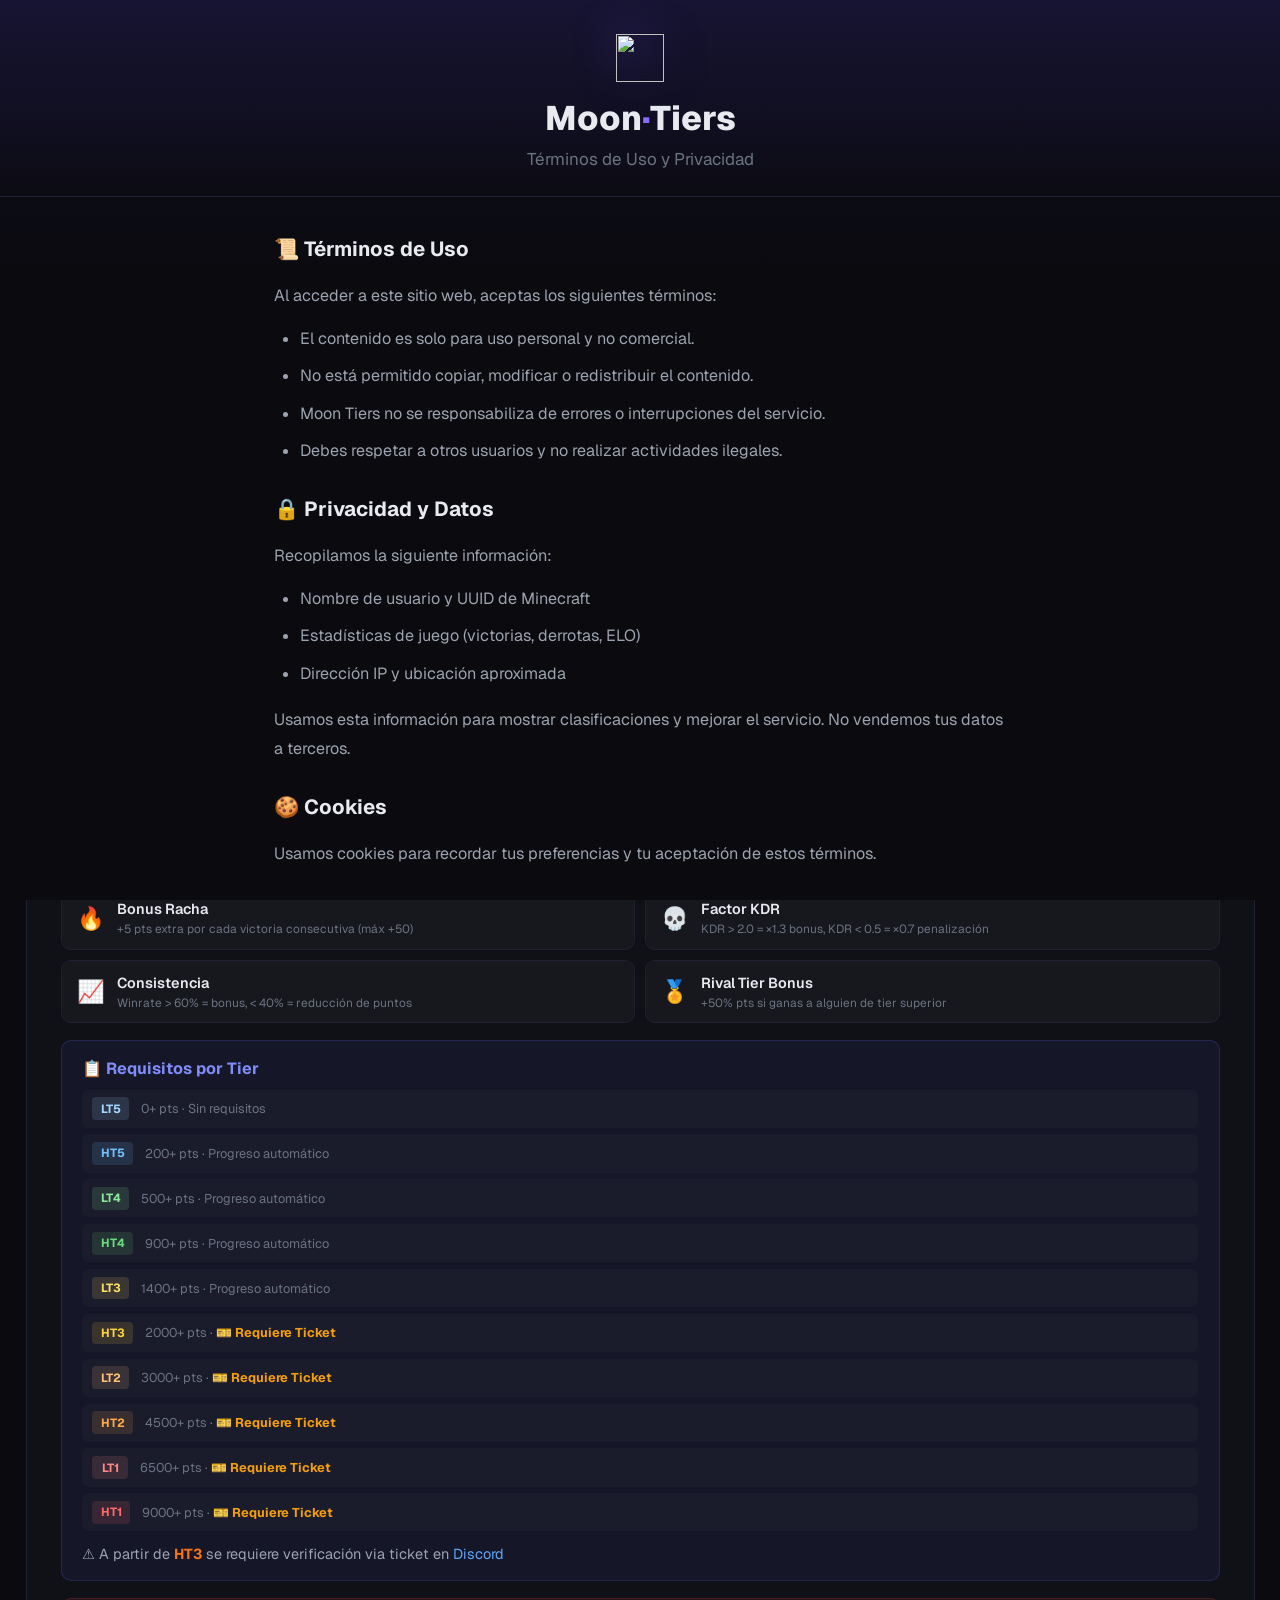
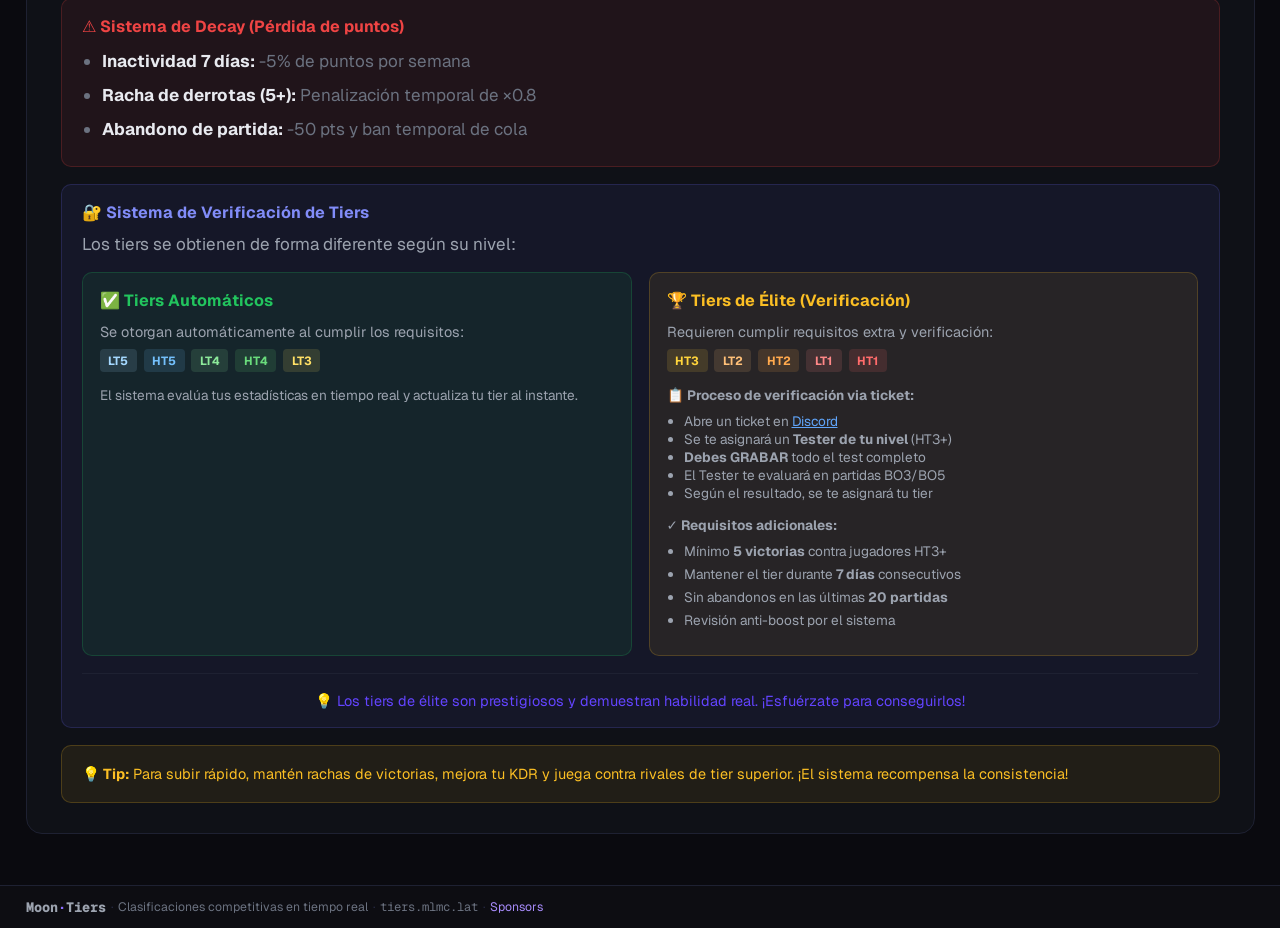
==== commit 1603d8be: "Update 2026-04-03" ====
--- a/src/main/resources/web/index.html
+++ b/src/main/resources/web/index.html
@@ -88,10 +88,6 @@
         <span id="srvStatus">Conectando…</span>
       </div>
       <!-- Auth Button -->
-      <a href="/login.html" class="auth-btn" id="authBtn">
-        <svg fill="none" stroke="currentColor" viewBox="0 0 24 24" width="16" height="16"><path stroke-linecap="round" stroke-linejoin="round" stroke-width="2" d="M11 16l-4-4m0 0l4-4m-4 4h14m-5 4v1a3 3 0 01-3 3H6a3 3 0 01-3-3V7a3 3 0 013-3h7a3 3 0 013 3v1"/></svg>
-        <span id="authText">Iniciar sesión</span>
-      </a>
     </div>
   </nav>
 </header>
@@ -243,7 +239,7 @@
             <div class="tier-req"><span class="req-tier lt1">LT1</span><span class="req-text">6500+ pts · <strong style="color:#f59e0b">🎫 Requiere Ticket</strong></span></div>
             <div class="tier-req"><span class="req-tier ht1">HT1</span><span class="req-text">9000+ pts · <strong style="color:#f59e0b">🎫 Requiere Ticket</strong></span></div>
           </div>
-          <p style="margin-top:0.75rem;font-size:0.85rem;color:#9ca3af;">⚠️ A partir de <strong style="color:#f97316">HT3</strong> se requiere verificación via ticket en <a href="/tickets.html" style="color:#60a5fa;">Sistema de Tickets</a></p>
+          <p style="margin-top:0.75rem;font-size:0.85rem;color:#9ca3af;">⚠️ A partir de <strong style="color:#f97316">HT3</strong> se requiere verificación via ticket en <a href="https://discord.gg/Mmyqs3PGGf" target="_blank" style="color:#60a5fa;">Discord</a></p>
         </div>
 
         <div class="info-box warning">
@@ -278,7 +274,7 @@
               
               <p class="verify-note" style="margin-top:1rem;"><strong>📋 Proceso de verificación via ticket:</strong></p>
               <ol class="verify-reqs" style="list-style:decimal;padding-left:1.5rem;">
-                <li>Abre un ticket en el <a href="/tickets.html" style="color:#60a5fa;text-decoration:underline;">Sistema de Tickets</a></li>
+                <li>Abre un ticket en <a href="https://discord.gg/Mmyqs3PGGf" target="_blank" style="color:#60a5fa;text-decoration:underline;">Discord</a></li>
                 <li>Se te asignará un <strong>Tester de tu nivel</strong> (HT3+)</li>
                 <li><strong>Debes GRABAR</strong> todo el test completo</li>
                 <li>El Tester te evaluará en partidas BO3/BO5</li>
@@ -518,13 +514,15 @@
   skywars:'firework_rocket',build:'bricks',
   nethpot:'netherite_sword',netherite:'netherite_sword',
   mace:'mace',
+  explosivo:'tnt',
   smpkit:'lava_bucket',smp:'lava_bucket',
   overall:'nether_star'
 };
 // Custom image URLs for specific kits
 const KIT_CUSTOM_URLS = {
   spear:'https://minecraft.wiki/images/Netherite_Spear_JE1_BE2.png?8c3ba',
-  lanza:'https://minecraft.wiki/images/Netherite_Spear_JE1_BE2.png?8c3ba'
+  lanza:'https://minecraft.wiki/images/Netherite_Spear_JE1_BE2.png?8c3ba',
+  explosivo:'https://static.wikia.nocookie.net/minecraft_es_gamepedia/images/1/14/Dinamita.png/revision/latest/thumbnail/width/360/height/360?cb=20210708084432'
 };
 const REGION_CC = {EU:'eu',NA:'us',AS:'jp',SA:'br',OC:'au',AF:'za'};
 
@@ -771,7 +769,7 @@
     const playerCC = (p.pais||p.countryCode||'').toLowerCase();
     const cc = playerCC || 'xx';
     const countryName = playerCC ? (COUNTRY_NAMES[playerCC]||playerCC.toUpperCase()) : '—';
-    const countryDisplay = countryName.length > 7 ? countryName.slice(0,7)+'…' : countryName;
+    const countryDisplay = countryName.length > 7 ? countryName.slice(0,7) : countryName;
     const pts = currentKit==='overall'?p.puntosTotales:(p.kits&&p.kits[currentKit]?p.kits[currentKit].puntos:0);
     const elo = p.elo??0;
     const eloC = eloColor(elo);
@@ -948,12 +946,12 @@
     document.body.style.overflow = '';
   }
 
-  // Intercept all links to /tickets.html and anchor #tierInfo ticket links
+  // Intercept all links to Discord tickets and anchor #tierInfo ticket links
   document.addEventListener('click', function(e) {
     const a = e.target.closest('a');
     if (!a) return;
     const href = a.getAttribute('href') || '';
-    if (href === '/tickets.html' || a.classList.contains('ticket-rules-trigger')) {
+    if (href === 'https://discord.gg/Mmyqs3PGGf' || a.classList.contains('ticket-rules-trigger')) {
       e.preventDefault();
       openRules();
     }
@@ -1003,10 +1001,10 @@
     acceptBtn.disabled = !check.checked;
   });
 
-  // Accept → go to tickets
+  // Accept → go to Discord
   acceptBtn.addEventListener('click', function() {
     closeRules();
-    window.location.href = '/tickets.html';
+    window.location.href = 'https://discord.gg/Mmyqs3PGGf';
   });
 })();
 
@@ -1063,7 +1061,7 @@
   .then(r => r.json())
   .then(data => {
     if (data.valid) {
-      authBtn.href = data.role === 'user' ? '/tickets.html' : '/admin.html';
+      authBtn.href = data.role === 'user' ? 'https://discord.gg/Mmyqs3PGGf' : '/admin.html';
       authBtn.innerHTML = '<img src="https://mc-heads.net/avatar/' + data.uuid + '/20" style="width:20px;height:20px;border-radius:4px;image-rendering:pixelated;"><span>' + data.username + '</span>';
       authBtn.classList.add('logged-in');
     }
